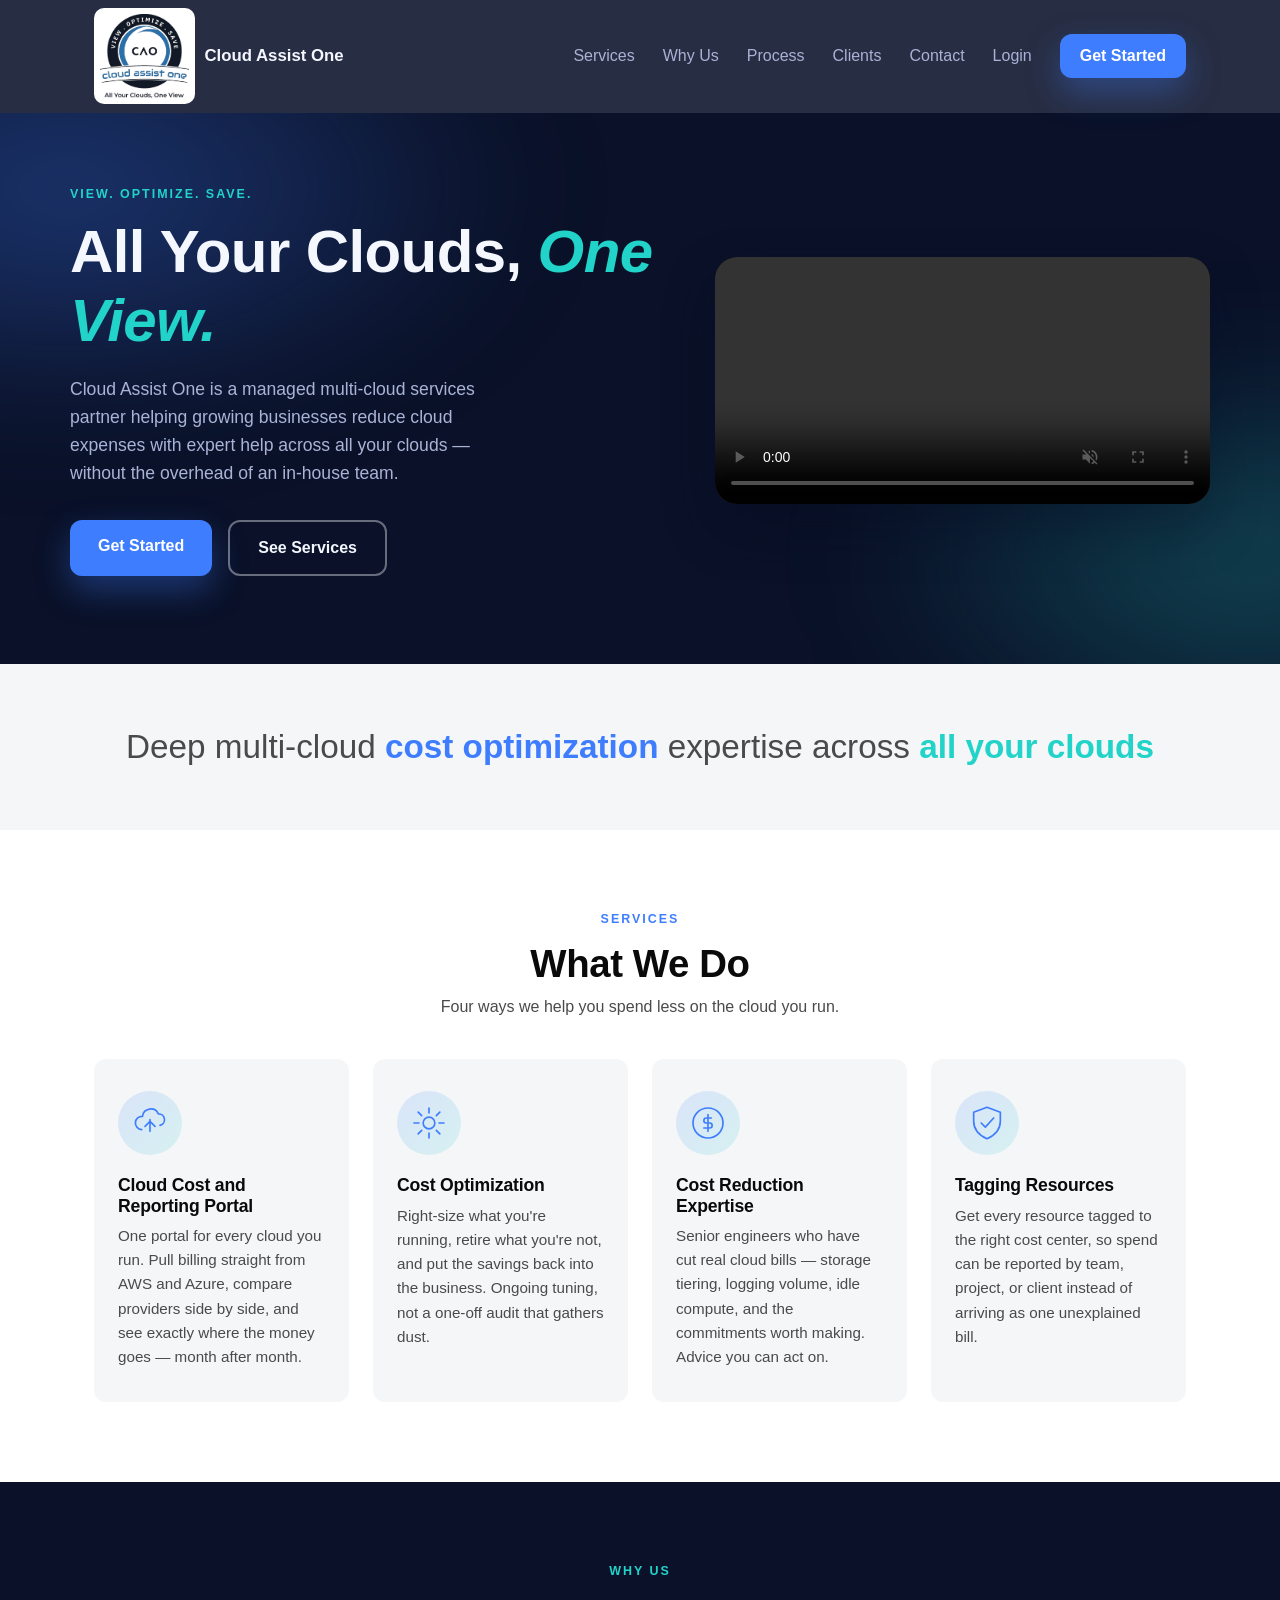
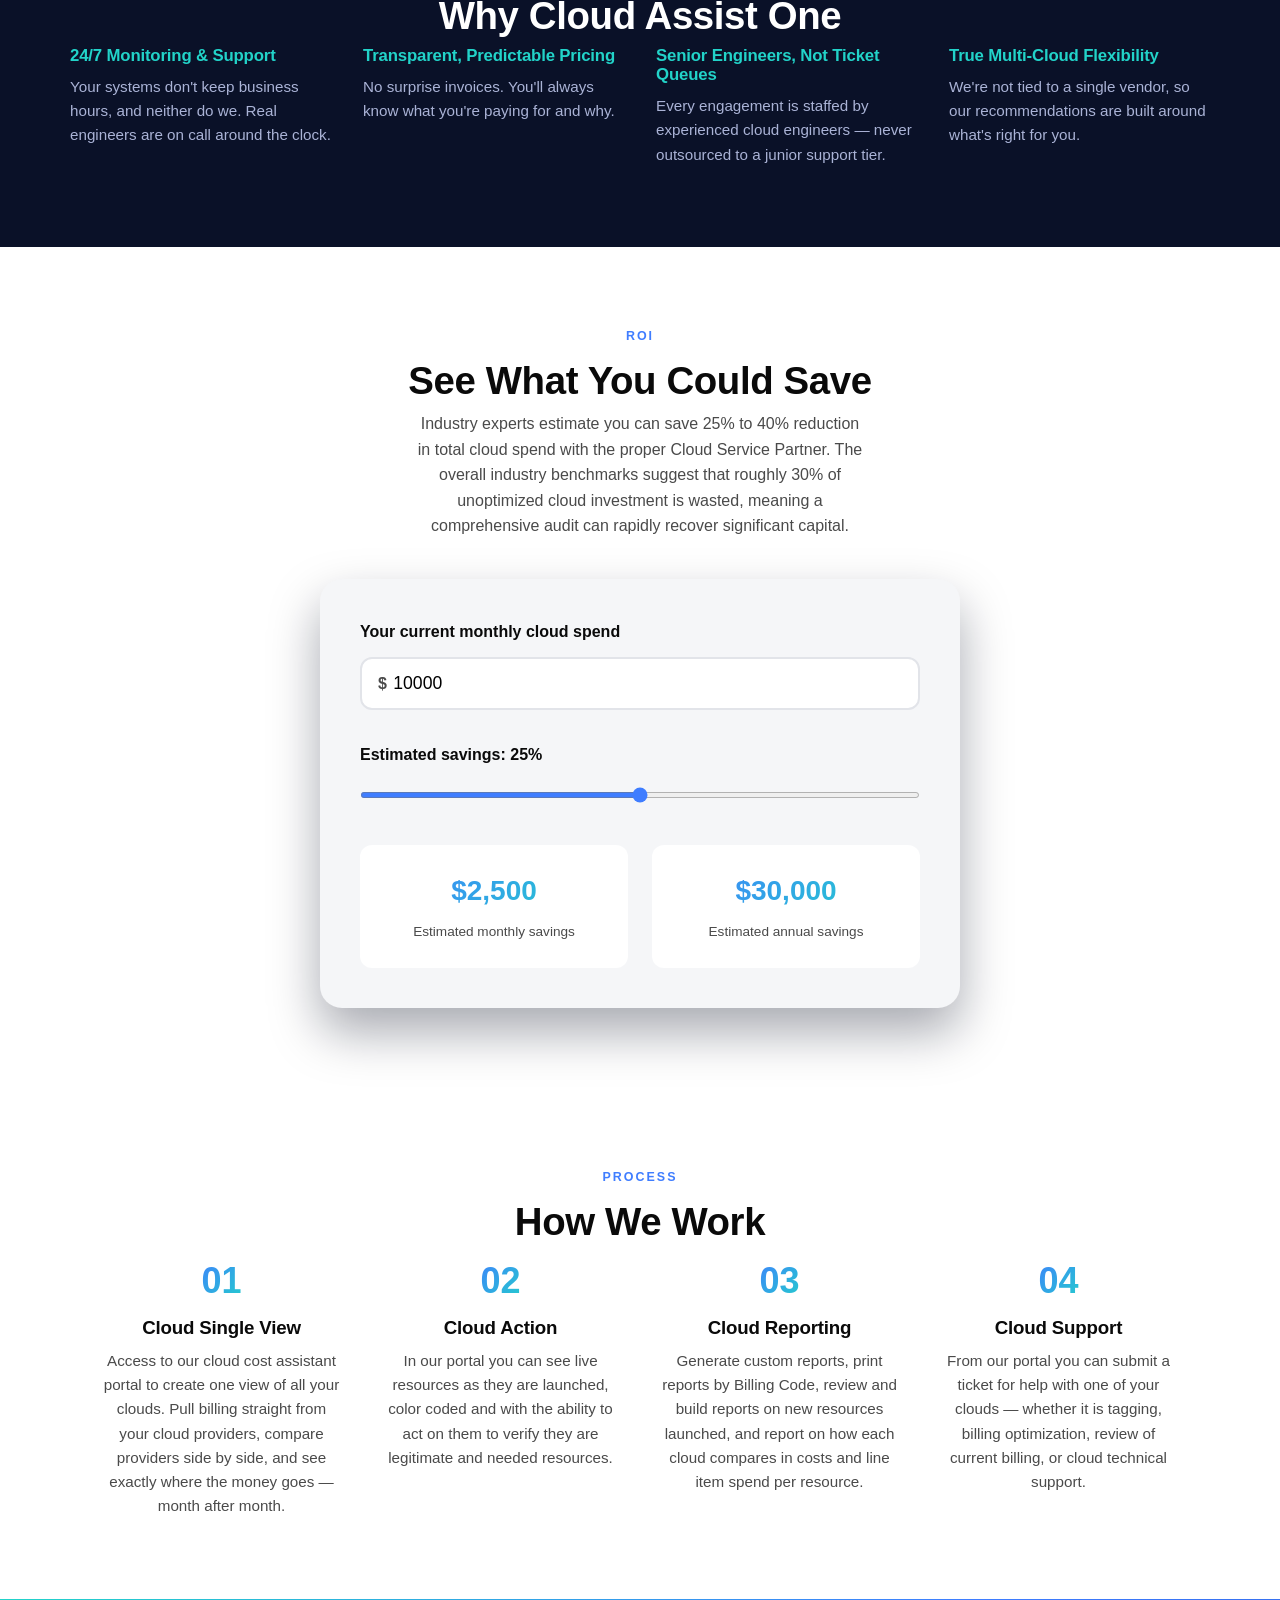
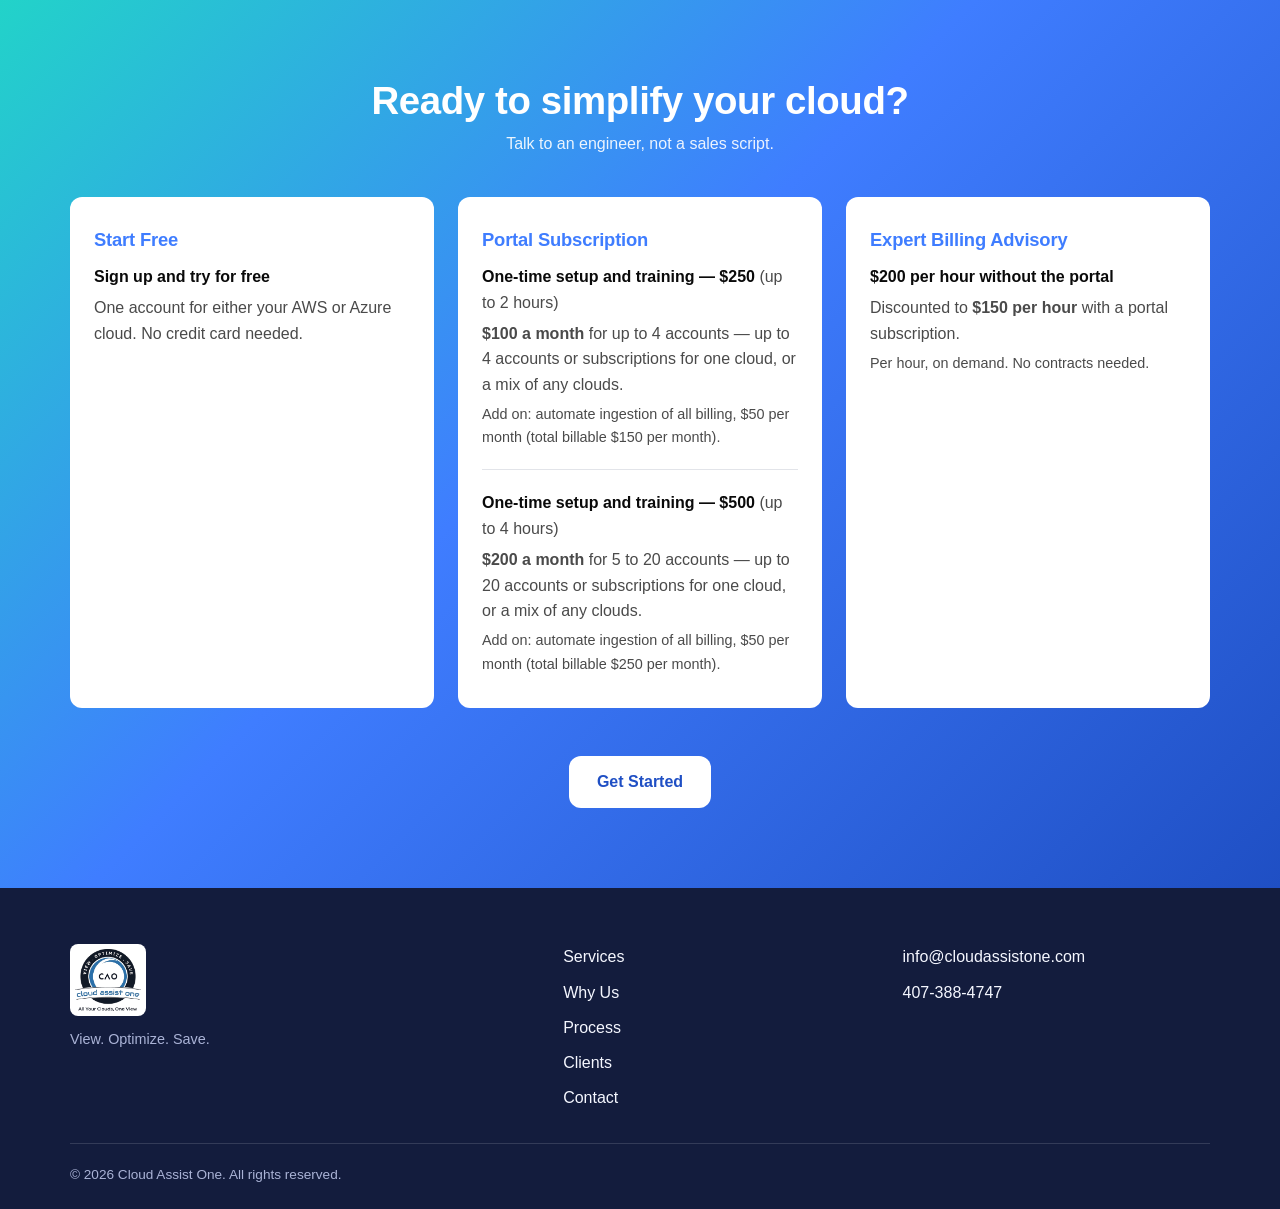
==== index.html @ 91bc146c "Add pricing cards to the Ready to simplify your cloud section Three cards in the What We Do style, o" ====
<!doctype html>
<html lang="en">
<head>
<meta charset="UTF-8">
<meta name="viewport" content="width=device-width, initial-scale=1.0">
<title>Cloud Assist One — View. Optimize. Save.</title>
<meta name="description" content="Cloud Assist One helps growing businesses reduce cloud expenses with expert help across all your clouds — cost visibility, optimization, and resource tagging in one view.">
<link rel="icon" type="image/png" href="assets/cao-logo.png">
<link rel="stylesheet" href="css/styles.css">
</head>
<body>
<header class="site-header" id="siteHeader">
  <div class="nav">
    <a href="#top" class="nav__logo">
      <img src="assets/cao-logo.png" alt="Cloud Assist One" width="925" height="875">
      <span class="nav__logo-text">Cloud Assist One</span>
    </a>
    <button class="nav__toggle" id="navToggle" type="button" aria-expanded="false" aria-controls="navLinks" aria-label="Toggle navigation menu">
      <span></span><span></span><span></span>
    </button>
    <nav class="nav__links" id="navLinks">
      <a href="#services" class="nav__link">Services</a>
      <a href="#why-us" class="nav__link">Why Us</a>
      <a href="#process" class="nav__link">Process</a>
      <a href="clients.html" class="nav__link">Clients</a>
      <a href="#contact" class="nav__link">Contact</a>
      <a href="https://cloud-cost-portal.vercel.app/" class="nav__link" target="_blank" rel="noopener">Login</a>
      <a href="mailto:info@cloudassistone.com?subject=Getting%20Started%20with%20Cloud%20Assist%20One" class="btn btn--primary nav__cta">Get Started</a>
    </nav>
  </div>
</header>

<main id="top">
  <section class="hero">
    <div class="hero__row">
      <div class="hero__content">
        <p class="eyebrow eyebrow--invert">View. Optimize. Save.</p>
        <h1 class="hero__title">All Your Clouds, <em>One View.</em></h1>
        <p class="hero__subtitle">Cloud Assist One is a managed multi-cloud services partner helping growing businesses reduce cloud expenses with expert help across all your clouds — without the overhead of an in-house team.</p>
        <div class="hero__actions">
          <a href="mailto:info@cloudassistone.com?subject=Getting%20Started%20with%20Cloud%20Assist%20One" class="btn btn--primary">Get Started</a>
          <a href="#services" class="btn btn--secondary">See Services</a>
        </div>
      </div>
      <div class="hero__visual">
        <video
          class="hero__video"
          controls
          autoplay
          muted
          loop
          playsinline
          preload="metadata"
          aria-label="Walkthrough of the Cloud Cost Assistant portal"
        >
          <source src="assets/portal-walkthrough.mp4" type="video/mp4">
          <p>Your browser can't play this video. <a href="assets/portal-walkthrough.mp4">Download the portal walkthrough</a>.</p>
        </video>
      </div>
    </div>
  </section>

  <section class="tech-strip">
    <p>Deep multi-cloud <strong>cost optimization</strong> expertise across <strong>all your clouds</strong></p>
  </section>

  <section class="services" id="services">
    <p class="eyebrow eyebrow--center">Services</p>
    <h2 class="section-title">What We Do</h2>
    <p class="section-subtitle">Four ways we help you spend less on the cloud you run.</p>
    <div class="services__grid">
      <article class="service-card reveal">
        <div class="service-card__icon" aria-hidden="true">
          <svg viewBox="0 0 48 48" width="40" height="40" fill="none" stroke="currentColor" stroke-width="2">
            <path d="M14 32a8 8 0 0 1 1-16 10 10 0 0 1 19-3 7 7 0 0 1 2 13.8" stroke-linecap="round" stroke-linejoin="round"/>
            <path d="M24 20v14M18 28l6-6 6 6" stroke-linecap="round" stroke-linejoin="round"/>
          </svg>
        </div>
        <h3 class="service-card__title">Cloud Cost and Reporting Portal</h3>
        <p class="service-card__desc">One portal for every cloud you run. Pull billing straight from AWS and Azure, compare providers side by side, and see exactly where the money goes — month after month.</p>
      </article>
      <article class="service-card reveal">
        <div class="service-card__icon" aria-hidden="true">
          <svg viewBox="0 0 48 48" width="40" height="40" fill="none" stroke="currentColor" stroke-width="2">
            <circle cx="24" cy="24" r="7"/>
            <path d="M24 6v6M24 36v6M6 24h6M36 24h6M11 11l4.2 4.2M32.8 32.8 37 37M37 11l-4.2 4.2M15.2 32.8 11 37" stroke-linecap="round"/>
          </svg>
        </div>
        <h3 class="service-card__title">Cost Optimization</h3>
        <p class="service-card__desc">Right-size what you're running, retire what you're not, and put the savings back into the business. Ongoing tuning, not a one-off audit that gathers dust.</p>
      </article>
      <article class="service-card reveal">
        <div class="service-card__icon" aria-hidden="true">
          <svg viewBox="0 0 48 48" width="40" height="40" fill="none" stroke="currentColor" stroke-width="2">
            <circle cx="24" cy="24" r="18"/>
            <path d="M24 14v20M28 18h-6a3 3 0 0 0 0 6h4a3 3 0 0 1 0 6h-7" stroke-linecap="round" stroke-linejoin="round"/>
          </svg>
        </div>
        <h3 class="service-card__title">Cost Reduction Expertise</h3>
        <p class="service-card__desc">Senior engineers who have cut real cloud bills — storage tiering, logging volume, idle compute, and the commitments worth making. Advice you can act on.</p>
      </article>
      <article class="service-card reveal">
        <div class="service-card__icon" aria-hidden="true">
          <svg viewBox="0 0 48 48" width="40" height="40" fill="none" stroke="currentColor" stroke-width="2">
            <path d="M24 5 8 11v11c0 11 7 17 16 21 9-4 16-10 16-21V11L24 5Z" stroke-linejoin="round"/>
            <path d="M17 24l5 5 10-11" stroke-linecap="round" stroke-linejoin="round"/>
          </svg>
        </div>
        <h3 class="service-card__title">Tagging Resources</h3>
        <p class="service-card__desc">Get every resource tagged to the right cost center, so spend can be reported by team, project, or client instead of arriving as one unexplained bill.</p>
      </article>
    </div>
  </section>

  <section class="why-us" id="why-us">
    <p class="eyebrow eyebrow--center eyebrow--invert">Why Us</p>
    <h2 class="section-title">Why Cloud Assist One</h2>
    <div class="why-us__grid">
      <div class="why-us__item reveal">
        <h3>24/7 Monitoring &amp; Support</h3>
        <p>Your systems don't keep business hours, and neither do we. Real engineers are on call around the clock.</p>
      </div>
      <div class="why-us__item reveal">
        <h3>Transparent, Predictable Pricing</h3>
        <p>No surprise invoices. You'll always know what you're paying for and why.</p>
      </div>
      <div class="why-us__item reveal">
        <h3>Senior Engineers, Not Ticket Queues</h3>
        <p>Every engagement is staffed by experienced cloud engineers — never outsourced to a junior support tier.</p>
      </div>
      <div class="why-us__item reveal">
        <h3>True Multi-Cloud Flexibility</h3>
        <p>We're not tied to a single vendor, so our recommendations are built around what's right for you.</p>
      </div>
    </div>
  </section>

  <section class="roi" id="roi">
    <p class="eyebrow eyebrow--center">ROI</p>
    <h2 class="section-title">See What You Could Save</h2>
    <p class="section-subtitle">Industry experts estimate you can save 25% to 40% reduction in total cloud spend with the proper Cloud Service Partner. The overall industry benchmarks suggest that roughly 30% of unoptimized cloud investment is wasted, meaning a comprehensive audit can rapidly recover significant capital.</p>
    <div class="roi__calculator reveal">
      <div class="roi__field">
        <label for="roiSpend">Your current monthly cloud spend</label>
        <div class="roi__input-wrap">
          <span class="roi__prefix">$</span>
          <input type="number" id="roiSpend" min="0" step="100" value="10000" inputmode="numeric">
        </div>
      </div>
      <div class="roi__field">
        <label for="roiPercent">Estimated savings: <span id="roiPercentLabel">25%</span></label>
        <input type="range" id="roiPercent" min="10" max="40" step="1" value="25">
      </div>
      <div class="roi__results">
        <div class="roi__result">
          <span class="roi__result-value" id="roiMonthlySavings">$0</span>
          <span class="roi__result-label">Estimated monthly savings</span>
        </div>
        <div class="roi__result">
          <span class="roi__result-value" id="roiAnnualSavings">$0</span>
          <span class="roi__result-label">Estimated annual savings</span>
        </div>
      </div>
    </div>
  </section>

  <section class="process" id="process">
    <p class="eyebrow eyebrow--center">Process</p>
    <h2 class="section-title">How We Work</h2>
    <div class="process__grid">
      <div class="process__step reveal">
        <span class="process__number">01</span>
        <h3>Cloud Single View</h3>
        <p>Access to our cloud cost assistant portal to create one view of all your clouds. Pull billing straight from your cloud providers, compare providers side by side, and see exactly where the money goes — month after month.</p>
      </div>
      <div class="process__step reveal">
        <span class="process__number">02</span>
        <h3>Cloud Action</h3>
        <p>In our portal you can see live resources as they are launched, color coded and with the ability to act on them to verify they are legitimate and needed resources.</p>
      </div>
      <div class="process__step reveal">
        <span class="process__number">03</span>
        <h3>Cloud Reporting</h3>
        <p>Generate custom reports, print reports by Billing Code, review and build reports on new resources launched, and report on how each cloud compares in costs and line item spend per resource.</p>
      </div>
      <div class="process__step reveal">
        <span class="process__number">04</span>
        <h3>Cloud Support</h3>
        <p>From our portal you can submit a ticket for help with one of your clouds — whether it is tagging, billing optimization, review of current billing, or cloud technical support.</p>
      </div>
    </div>
  </section>


  <section class="cta-banner" id="contact">
    <h2 class="cta-banner__title">Ready to simplify your cloud?</h2>
    <p class="cta-banner__subtitle">Talk to an engineer, not a sales script.</p>

    <div class="pricing__grid">
      <article class="pricing-card reveal">
        <h3 class="pricing-card__title">Start Free</h3>
        <p class="pricing-card__lead">Sign up and try for free</p>
        <p class="pricing-card__desc">One account for either your AWS or Azure cloud. No credit card needed.</p>
      </article>

      <article class="pricing-card reveal">
        <h3 class="pricing-card__title">Portal Subscription</h3>
        <div class="pricing-card__tier">
          <p class="pricing-card__lead">One-time setup and training — $250 <span>(up to 2 hours)</span></p>
          <p class="pricing-card__desc"><strong>$100 a month</strong> for up to 4 accounts — up to 4 accounts or subscriptions for one cloud, or a mix of any clouds.</p>
          <p class="pricing-card__addon">Add on: automate ingestion of all billing, $50 per month (total billable $150 per month).</p>
        </div>
        <div class="pricing-card__tier">
          <p class="pricing-card__lead">One-time setup and training — $500 <span>(up to 4 hours)</span></p>
          <p class="pricing-card__desc"><strong>$200 a month</strong> for 5 to 20 accounts — up to 20 accounts or subscriptions for one cloud, or a mix of any clouds.</p>
          <p class="pricing-card__addon">Add on: automate ingestion of all billing, $50 per month (total billable $250 per month).</p>
        </div>
      </article>

      <article class="pricing-card reveal">
        <h3 class="pricing-card__title">Expert Billing Advisory</h3>
        <p class="pricing-card__lead"><strong>$200 per hour</strong> without the portal</p>
        <p class="pricing-card__desc">Discounted to <strong>$150 per hour</strong> with a portal subscription.</p>
        <p class="pricing-card__addon">Per hour, on demand. No contracts needed.</p>
      </article>
    </div>

    <a href="mailto:info@cloudassistone.com?subject=Getting%20Started%20with%20Cloud%20Assist%20One" class="btn btn--primary">Get Started</a>
  </section>
</main>

<footer class="site-footer">
  <div class="footer__grid">
    <div class="footer__brand">
      <img src="assets/cao-logo.png" alt="Cloud Assist One" width="925" height="875">
      <p>View. Optimize. Save.</p>
    </div>
    <nav class="footer__nav">
      <a href="#services">Services</a>
      <a href="#why-us">Why Us</a>
      <a href="#process">Process</a>
      <a href="clients.html">Clients</a>
      <a href="#contact">Contact</a>
    </nav>
    <div class="footer__contact">
      <a href="mailto:info@cloudassistone.com">info@cloudassistone.com</a>
      <a href="tel:+14073884747">407-388-4747</a>
    </div>
  </div>
  <div class="footer__bottom">
    <p>&copy; <span id="year"></span> Cloud Assist One. All rights reserved.</p>
  </div>
</footer>

<script src="js/main.js"></script>
</body>
</html>
---- css/styles.css ----
:root {
  --color-bg: #ffffff;
  --color-bg-dark: #0a1128;
  --color-bg-dark-soft: #131c3d;
  --color-ink: #0a0a0a;
  --color-ink-soft: #4a4a4a;
  --color-ink-invert: #f5f7ff;
  --color-ink-invert-soft: #aab3d6;
  --color-accent: #3f7dff;
  --color-accent-dark: #1f4fc4;
  --color-accent-2: #22d3c9;
  --color-surface: #f5f6f8;
  --color-border: #e2e4e9;
  --color-border-dark: rgba(245, 247, 255, 0.14);
  --radius: 12px;
  --radius-lg: 22px;
  --shadow: 0 10px 30px rgba(10, 10, 10, 0.08);
  --shadow-lg: 0 24px 50px rgba(6, 11, 31, 0.35);
  --shadow-accent: 0 14px 34px rgba(63, 125, 255, 0.35);
  --max-width: 1140px;
  --font-base: -apple-system, "Segoe UI", Roboto, Helvetica, Arial, sans-serif;
}

* { box-sizing: border-box; margin: 0; padding: 0; }

html { scroll-behavior: smooth; }

body {
  font-family: var(--font-base);
  color: var(--color-ink);
  background: var(--color-bg);
  line-height: 1.6;
  -webkit-font-smoothing: antialiased;
}

img { max-width: 100%; display: block; }

a { color: var(--color-accent); text-decoration: none; }
a:hover { color: var(--color-accent-dark); }

h1, h2, h3 { line-height: 1.15; font-weight: 800; letter-spacing: -0.01em; }

/* Eyebrow labels - identify what section/role content plays before its heading */
.eyebrow {
  display: block;
  font-size: 0.78rem;
  font-weight: 700;
  letter-spacing: 0.16em;
  text-transform: uppercase;
  color: var(--color-accent);
  margin-bottom: 0.75rem;
}
.eyebrow--invert { color: var(--color-accent-2); }
.eyebrow--center { text-align: center; }

.btn {
  display: inline-block;
  padding: 0.85rem 1.75rem;
  border-radius: var(--radius);
  font-weight: 600;
  text-align: center;
  transition: transform 0.15s ease, box-shadow 0.15s ease;
}
.btn:hover { transform: translateY(-2px); }
.btn--primary {
  background: var(--color-accent);
  color: #fff;
  box-shadow: var(--shadow-accent);
}
.btn--primary:hover { background: var(--color-accent-dark); color: #fff; box-shadow: 0 18px 40px rgba(63, 125, 255, 0.45); }
.btn--secondary {
  background: transparent;
  color: var(--color-ink);
  border: 2px solid var(--color-ink);
}
.btn--secondary:hover { background: var(--color-ink); color: #fff; }

/* Secondary buttons sitting on dark sections need inverted contrast */
.hero .btn--secondary,
.why-us .btn--secondary {
  color: var(--color-ink-invert);
  border-color: rgba(245, 247, 255, 0.4);
}
.hero .btn--secondary:hover,
.why-us .btn--secondary:hover {
  background: var(--color-ink-invert);
  color: var(--color-bg-dark);
}

/* Header / Nav */
.site-header {
  position: sticky;
  top: 0;
  z-index: 100;
  background: rgba(10, 17, 40, 0.88);
  backdrop-filter: blur(10px);
  border-bottom: 1px solid transparent;
  transition: box-shadow 0.2s ease, border-color 0.2s ease;
}
.site-header.is-scrolled {
  box-shadow: 0 2px 24px rgba(6, 11, 31, 0.4);
  border-color: var(--color-border-dark);
}
.nav {
  max-width: var(--max-width);
  margin: 0 auto;
  padding: 0.5rem 1.5rem;
  display: flex;
  align-items: center;
  justify-content: space-between;
  gap: 1rem;
}
.nav__logo { display: flex; align-items: center; gap: 0.6rem; color: var(--color-ink-invert); }
/* No invert: the previous mark was black and had to be flipped to read on the
   dark header. This one is full colour, but most of it is dark navy, so it
   needs a light plate to stay legible against the dark header rather than a
   filter that would throw away the brand blue. */
.nav__logo img {
  height: 96px;
  width: auto;
  background: #fff;
  border-radius: 10px;
  padding: 6px;
}
.nav__logo-text { font-weight: 700; font-size: 1.05rem; }
.nav__links { display: flex; align-items: center; gap: 1.75rem; }
.nav__link { color: var(--color-ink-invert-soft); font-weight: 500; }
.nav__link:hover { color: #fff; }
.nav__cta { padding: 0.6rem 1.25rem; }

.nav__toggle {
  display: none;
  flex-direction: column;
  justify-content: center;
  gap: 5px;
  width: 40px;
  height: 40px;
  background: none;
  border: none;
  cursor: pointer;
}
.nav__toggle span {
  display: block;
  width: 24px;
  height: 2px;
  background: var(--color-ink-invert);
  transition: transform 0.2s ease, opacity 0.2s ease;
}

/* Hero */
.hero {
  position: relative;
  background: var(--color-bg-dark);
  color: var(--color-ink-invert);
  padding: 4.5rem 1.5rem 5.5rem;
  overflow: hidden;
}
.hero::before {
  content: "";
  position: absolute;
  inset: -20%;
  background:
    radial-gradient(38% 45% at 18% 24%, rgba(63, 125, 255, 0.35), transparent 70%),
    radial-gradient(32% 40% at 84% 72%, rgba(34, 211, 201, 0.28), transparent 70%);
  filter: blur(60px);
  animation: hero-drift 18s ease-in-out infinite alternate;
  pointer-events: none;
}
@keyframes hero-drift {
  from { transform: translate(0, 0) scale(1); }
  to { transform: translate(-3%, 2%) scale(1.06); }
}
.hero__row {
  position: relative;
  max-width: var(--max-width);
  margin: 0 auto;
  display: grid;
  grid-template-columns: 1.1fr 0.9fr;
  gap: 2.5rem;
  align-items: center;
}
.hero__title { font-size: clamp(2.4rem, 5vw, 3.75rem); margin-bottom: 1.25rem; }
.hero__title em { font-style: italic; color: var(--color-accent-2); }
.hero__subtitle { font-size: 1.1rem; color: var(--color-ink-invert-soft); margin-bottom: 2rem; max-width: 42ch; }
.hero__actions { display: flex; gap: 1rem; flex-wrap: wrap; }
.hero__visual img { width: 60%; height: auto; display: block; margin: 0 auto; border-radius: var(--radius-lg); box-shadow: var(--shadow-lg); }
/* Wider than the old portrait infographic: the walkthrough is a landscape
   screen recording, so it needs the full column to stay readable. */
.hero__video { width: 100%; height: auto; display: block; border-radius: var(--radius-lg); box-shadow: var(--shadow-lg); background: #000; }

/* Tech strip */
.tech-strip {
  text-align: center;
  padding: 3.5rem 1.5rem;
  background: var(--color-surface);
  color: var(--color-ink-soft);
  /* ~35% smaller than the original clamp(1.6rem, 4vw, 3.8rem): the longer
     cost-optimization wording wrapped to a second line at that size. */
  font-size: clamp(1.05rem, 2.6vw, 2.45rem);
}
.tech-strip strong { color: var(--color-accent); }
.tech-strip strong:nth-of-type(2) { color: var(--color-accent-2); }

/* Shared section headings */
.section-title {
  text-align: center;
  font-size: clamp(1.8rem, 3vw, 2.4rem);
  margin-bottom: 0.5rem;
}
.section-subtitle {
  text-align: center;
  color: var(--color-ink-soft);
  max-width: 50ch;
  margin: 0 auto 2.5rem;
}
.why-us .section-subtitle,
.hero .section-subtitle { color: var(--color-ink-invert-soft); }

/* Scroll reveal */
.reveal {
  opacity: 0;
  transform: translateY(24px);
  transition: opacity 0.6s ease, transform 0.6s ease;
}
.reveal.is-visible { opacity: 1; transform: translateY(0); }

@media (prefers-reduced-motion: reduce) {
  .reveal { opacity: 1; transform: none; transition: none; }
  .hero::before { animation: none; }
}

@media (max-width: 768px) {
  .nav__toggle { display: flex; }
  .nav__links {
    position: absolute;
    top: 100%;
    left: 0;
    right: 0;
    background: var(--color-bg-dark-soft);
    flex-direction: column;
    align-items: flex-start;
    gap: 1.25rem;
    padding: 1.5rem;
    border-bottom: 1px solid var(--color-border-dark);
    transform: translateY(-8px);
    opacity: 0;
    pointer-events: none;
    transition: transform 0.2s ease, opacity 0.2s ease;
  }
  .nav__links.is-open {
    transform: translateY(0);
    opacity: 1;
    pointer-events: auto;
  }
  .hero__row { grid-template-columns: 1fr; text-align: center; }
  .hero__actions { justify-content: center; }
  .hero__subtitle { margin-left: auto; margin-right: auto; }
}

/* Services */
.services { max-width: var(--max-width); margin: 0 auto; padding: 5rem 1.5rem; }
.services__grid {
  display: grid;
  grid-template-columns: repeat(4, 1fr);
  gap: 1.5rem;
}
.service-card {
  background: var(--color-surface);
  border-radius: var(--radius);
  padding: 2rem 1.5rem;
  transition: transform 0.15s ease, box-shadow 0.15s ease;
}
.service-card:hover { transform: translateY(-6px); box-shadow: var(--shadow-lg); }
.service-card__icon {
  display: inline-flex;
  align-items: center;
  justify-content: center;
  width: 64px;
  height: 64px;
  border-radius: 50%;
  background: linear-gradient(135deg, rgba(63, 125, 255, 0.15), rgba(34, 211, 201, 0.15));
  color: var(--color-accent);
  margin-bottom: 1.25rem;
}
.service-card__title { font-size: 1.1rem; margin-bottom: 0.5rem; }
.service-card__desc { color: var(--color-ink-soft); font-size: 0.95rem; }

/* Why Us */
.why-us { background: var(--color-bg-dark); color: var(--color-ink-invert); padding: 5rem 1.5rem; }
.why-us .section-title { color: #fff; }
.why-us__grid {
  max-width: var(--max-width);
  margin: 0 auto;
  display: grid;
  grid-template-columns: repeat(4, 1fr);
  gap: 2rem;
}
.why-us__item h3 { font-size: 1.05rem; margin-bottom: 0.6rem; color: var(--color-accent-2); }
.why-us__item p { color: var(--color-ink-invert-soft); font-size: 0.95rem; }

/* ROI Calculator */
.roi { max-width: var(--max-width); margin: 0 auto; padding: 5rem 1.5rem; }
.roi__calculator {
  max-width: 640px;
  margin: 0 auto;
  background: var(--color-surface);
  border-radius: var(--radius-lg);
  padding: 2.5rem;
  box-shadow: var(--shadow-lg);
}
.roi__field { margin-bottom: 2rem; }
.roi__field:last-of-type { margin-bottom: 0; }
.roi__field label { display: block; font-weight: 600; margin-bottom: 0.75rem; }
.roi__input-wrap {
  display: flex;
  align-items: center;
  border: 2px solid var(--color-border);
  border-radius: var(--radius);
  padding: 0.75rem 1rem;
  background: #fff;
  transition: border-color 0.15s ease;
}
.roi__input-wrap:focus-within { border-color: var(--color-accent); }
.roi__prefix { font-weight: 700; color: var(--color-ink-soft); margin-right: 0.4rem; }
.roi__input-wrap input {
  border: none;
  outline: none;
  font-size: 1.1rem;
  font-family: var(--font-base);
  width: 100%;
  background: transparent;
}
.roi__field input[type="range"] {
  width: 100%;
  accent-color: var(--color-accent);
  height: 6px;
}
.roi__results {
  display: grid;
  grid-template-columns: 1fr 1fr;
  gap: 1.5rem;
  margin-top: 2.5rem;
}
.roi__result { text-align: center; background: #fff; border-radius: var(--radius); padding: 1.5rem 1rem; }
.roi__result-value {
  display: block;
  font-size: 1.75rem;
  font-weight: 800;
  margin-bottom: 0.25rem;
  background: linear-gradient(135deg, var(--color-accent), var(--color-accent-2));
  background-clip: text;
  -webkit-background-clip: text;
  -webkit-text-fill-color: transparent;
  color: transparent;
}
.roi__result-label { font-size: 0.85rem; color: var(--color-ink-soft); }

@media (max-width: 560px) {
  .roi__results { grid-template-columns: 1fr; }
  .roi__calculator { padding: 1.75rem; }
}

/* Process */
.process { max-width: var(--max-width); margin: 0 auto; padding: 5rem 1.5rem; }
.process__grid {
  display: grid;
  grid-template-columns: repeat(4, 1fr);
  gap: 1.5rem;
}
.process__step { text-align: center; padding: 0 0.5rem; }
.process__number {
  display: inline-block;
  font-weight: 800;
  font-size: 2.25rem;
  letter-spacing: 0;
  margin-bottom: 0.5rem;
  background: linear-gradient(135deg, var(--color-accent), var(--color-accent-2));
  background-clip: text;
  -webkit-background-clip: text;
  -webkit-text-fill-color: transparent;
  color: transparent;
}
.process__step h3 { margin-bottom: 0.6rem; }
.process__step p { color: var(--color-ink-soft); font-size: 0.95rem; }

/* Process page (dedicated full-infographic page) */
.process-page { max-width: var(--max-width); margin: 0 auto; padding: 4rem 1.5rem 6rem; text-align: center; }
.process-detail { max-width: 720px; margin: 0 auto; padding: 1.5rem 0 0; }
.process-detail img { width: 100%; height: auto; border-radius: var(--radius-lg); box-shadow: var(--shadow-lg); }

/* Portal walkthrough: alternating text/screenshot rows */
.walkthrough { display: flex; flex-direction: column; gap: 4.5rem; margin-top: 3.5rem; text-align: left; }
.walkthrough__step {
  display: grid;
  grid-template-columns: minmax(0, 1fr) minmax(0, 1.35fr);
  gap: 2.5rem;
  align-items: center;
}
/* Every other row puts the screenshot first, so the page doesn't read as one
   long left-hand column. */
.walkthrough__step:nth-child(even) .walkthrough__text { order: 2; }
.walkthrough__number {
  display: inline-block;
  font-family: var(--font-display, inherit);
  font-size: 1.6rem;
  font-weight: 800;
  color: var(--color-accent);
  margin-bottom: 0.35rem;
}
.walkthrough__text h2 { font-size: 1.45rem; margin: 0 0 0.6rem; }
.walkthrough__text p { color: var(--color-ink-soft); margin: 0; }
.walkthrough__shot img {
  width: 100%;
  height: auto;
  display: block;
  border-radius: var(--radius-lg);
  box-shadow: var(--shadow-lg);
  border: 1px solid var(--color-border);
}
.walkthrough__cta { margin-top: 4.5rem; display: flex; flex-direction: column; align-items: center; gap: 1.25rem; }
.walkthrough__cta p { max-width: 60ch; color: var(--color-ink-soft); margin: 0; }

@media (max-width: 860px) {
  /* Stacked on narrow screens, with the screenshot always under its text
     regardless of the alternating desktop order. */
  .walkthrough__step { grid-template-columns: 1fr; gap: 1.25rem; }
  .walkthrough__step:nth-child(even) .walkthrough__text { order: 0; }
}

/* CTA Banner */
.cta-banner {
  text-align: center;
  padding: 5rem 1.5rem;
  background: linear-gradient(135deg, var(--color-accent-2) 0%, var(--color-accent) 45%, var(--color-accent-dark) 100%);
  color: #fff;
}

/* Pricing cards, styled after the What We Do cards but sitting on the CTA
   gradient, so they use a solid surface rather than the page background. */
.pricing__grid {
  display: grid;
  grid-template-columns: repeat(3, 1fr);
  gap: 1.5rem;
  max-width: var(--max-width);
  margin: 2.5rem auto 3rem;
  text-align: left;
  align-items: stretch;
}
.pricing-card {
  background: #fff;
  color: var(--color-ink);
  border-radius: var(--radius);
  padding: 2rem 1.5rem;
  transition: transform 0.15s ease, box-shadow 0.15s ease;
}
.pricing-card:hover { transform: translateY(-6px); box-shadow: var(--shadow-lg); }
.pricing-card__title {
  font-size: 1.15rem;
  margin: 0 0 0.9rem;
  color: var(--color-accent);
}
.pricing-card__lead { font-weight: 600; margin: 0 0 0.35rem; }
.pricing-card__lead span { font-weight: 400; color: var(--color-ink-soft); }
.pricing-card__desc { margin: 0 0 0.35rem; color: var(--color-ink-soft); }
.pricing-card__addon { margin: 0; font-size: 0.9rem; color: var(--color-ink-soft); }
/* The subscription card holds two tiers; a rule separates them without
   needing a second card. */
.pricing-card__tier + .pricing-card__tier {
  margin-top: 1.25rem;
  padding-top: 1.25rem;
  border-top: 1px solid var(--color-border);
}

@media (max-width: 900px) {
  .pricing__grid { grid-template-columns: 1fr; max-width: 32rem; }
}
.cta-banner__title { font-size: clamp(1.8rem, 3vw, 2.5rem); margin-bottom: 0.5rem; }
.cta-banner__subtitle { margin-bottom: 2rem; opacity: 0.9; }
.cta-banner .btn--primary { background: #fff; color: var(--color-accent-dark); box-shadow: none; }
.cta-banner .btn--primary:hover { background: #f0f0f0; }

/* Clients page (placeholder logos + testimonials) */
.clients-page, .testimonials-page { max-width: var(--max-width); margin: 0 auto; padding: 4rem 1.5rem; }
.placeholder-grid { display: grid; gap: 1.5rem; margin-top: 2.5rem; }
.placeholder-grid--logos { grid-template-columns: repeat(3, 1fr); }
.placeholder-grid--testimonials { grid-template-columns: repeat(3, 1fr); }
.placeholder-card {
  border: 2px dashed rgba(63, 125, 255, 0.35);
  border-radius: var(--radius);
  color: var(--color-ink-soft);
  background: var(--color-surface);
  transition: transform 0.15s ease, border-color 0.15s ease;
}
.placeholder-card:hover { transform: translateY(-4px); border-color: var(--color-accent); }
.placeholder-card--logo {
  display: flex;
  align-items: center;
  justify-content: center;
  height: 100px;
  font-size: 0.9rem;
  font-weight: 600;
}
.placeholder-card--testimonial {
  padding: 1.75rem;
  text-align: center;
}
.placeholder-card--testimonial p { font-style: italic; margin-bottom: 0.75rem; }
.placeholder-card--testimonial span { font-size: 0.85rem; font-weight: 600; }

@media (max-width: 900px) {
  .placeholder-grid--logos, .placeholder-grid--testimonials { grid-template-columns: repeat(2, 1fr); }
}
@media (max-width: 560px) {
  .placeholder-grid--logos, .placeholder-grid--testimonials { grid-template-columns: 1fr; }
}

/* Footer */
.site-footer { background: var(--color-bg-dark-soft); color: var(--color-ink-invert-soft); padding: 3.5rem 1.5rem 1.5rem; }
.footer__grid {
  max-width: var(--max-width);
  margin: 0 auto;
  display: grid;
  grid-template-columns: 1.5fr 1fr 1fr;
  gap: 2rem;
  padding-bottom: 2rem;
}
.footer__brand { display: flex; flex-direction: column; gap: 0.75rem; }
/* Height-driven so the mark keeps its aspect ratio; the plate does the same
   job as in the header, since the footer is dark too. */
.footer__brand img {
  height: 72px;
  width: auto;
  align-self: flex-start;
  background: #fff;
  border-radius: 8px;
  padding: 5px;
}
.footer__brand p { color: var(--color-ink-invert-soft); font-size: 0.9rem; }
.footer__nav, .footer__contact { display: flex; flex-direction: column; gap: 0.6rem; }
.footer__nav a, .footer__contact a { color: var(--color-ink-invert); }
.footer__nav a:hover, .footer__contact a:hover { color: var(--color-accent-2); }
.footer__bottom {
  max-width: var(--max-width);
  margin: 0 auto;
  border-top: 1px solid var(--color-border-dark);
  padding-top: 1.25rem;
  color: var(--color-ink-invert-soft);
  font-size: 0.85rem;
}

@media (max-width: 900px) {
  .services__grid, .why-us__grid, .process__grid { grid-template-columns: repeat(2, 1fr); }
  .footer__grid { grid-template-columns: 1fr; }
}

@media (max-width: 560px) {
  .services__grid, .why-us__grid, .process__grid { grid-template-columns: 1fr; }
}
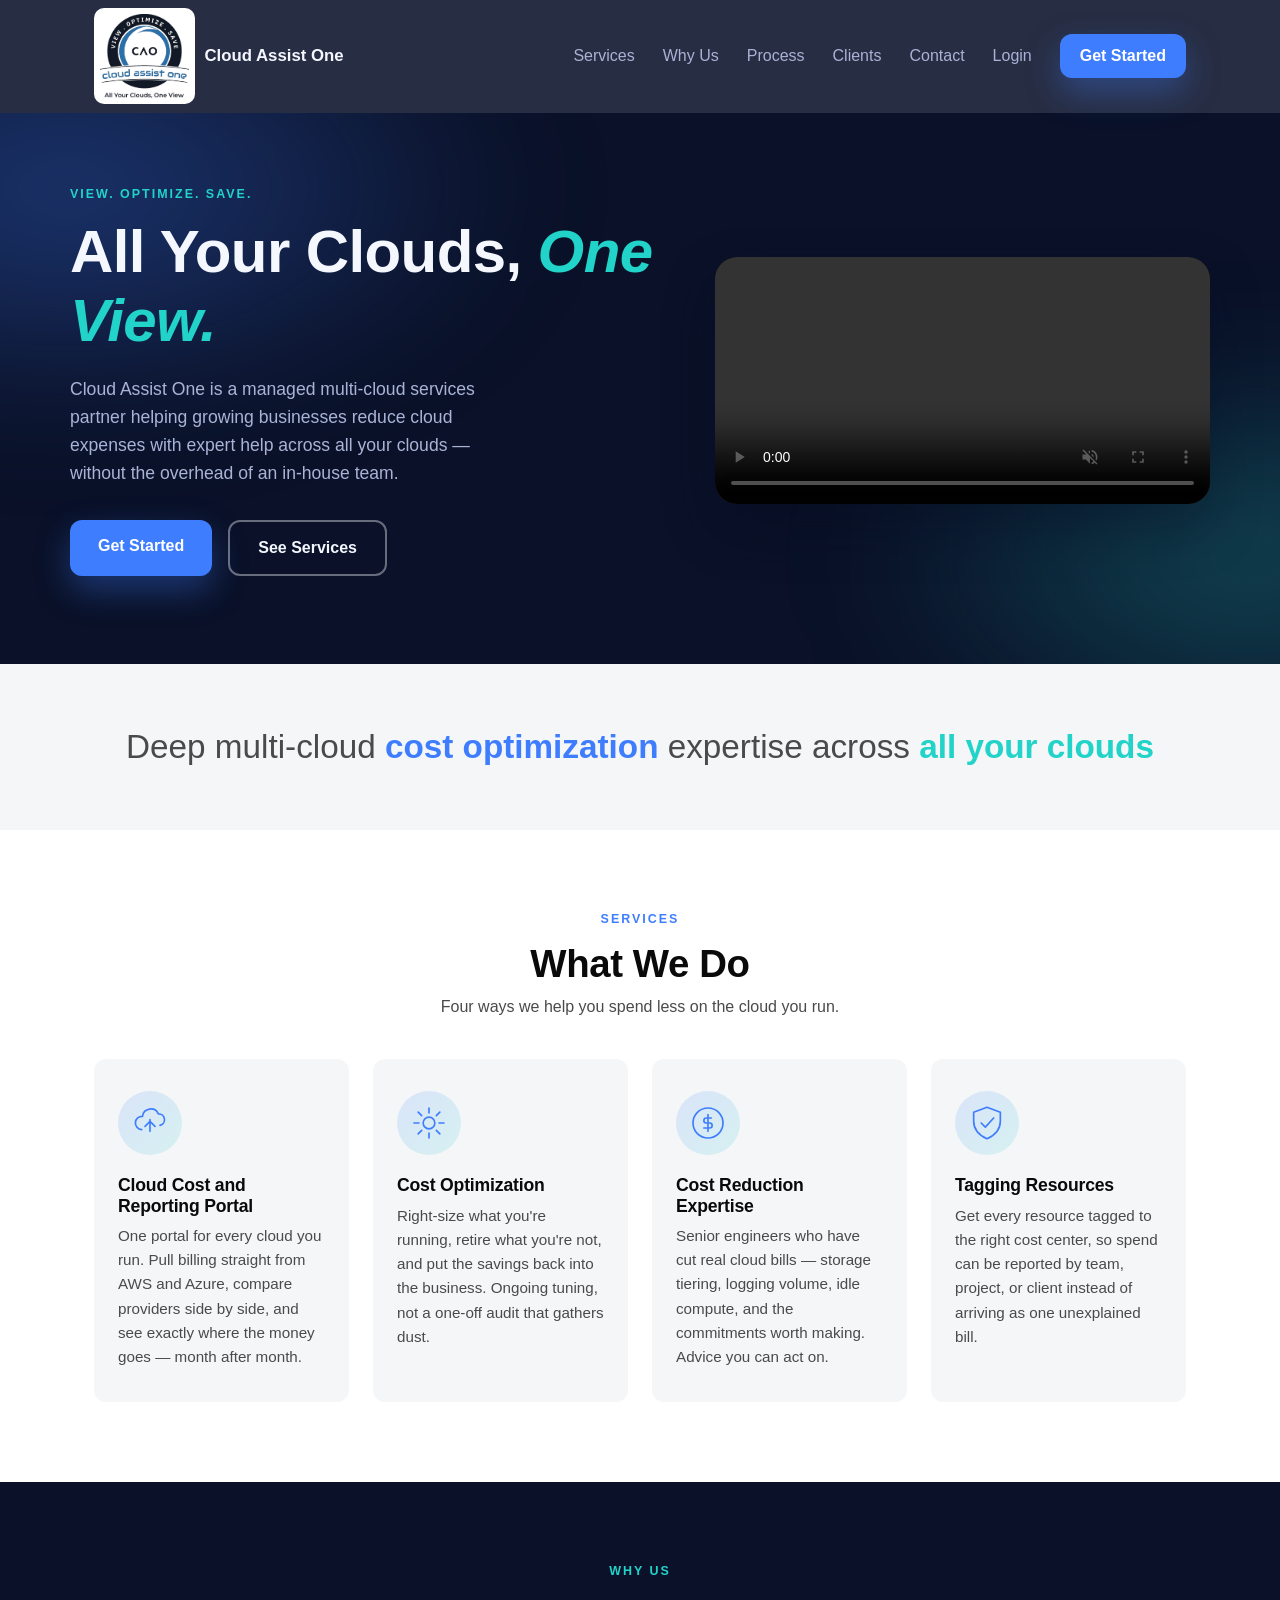
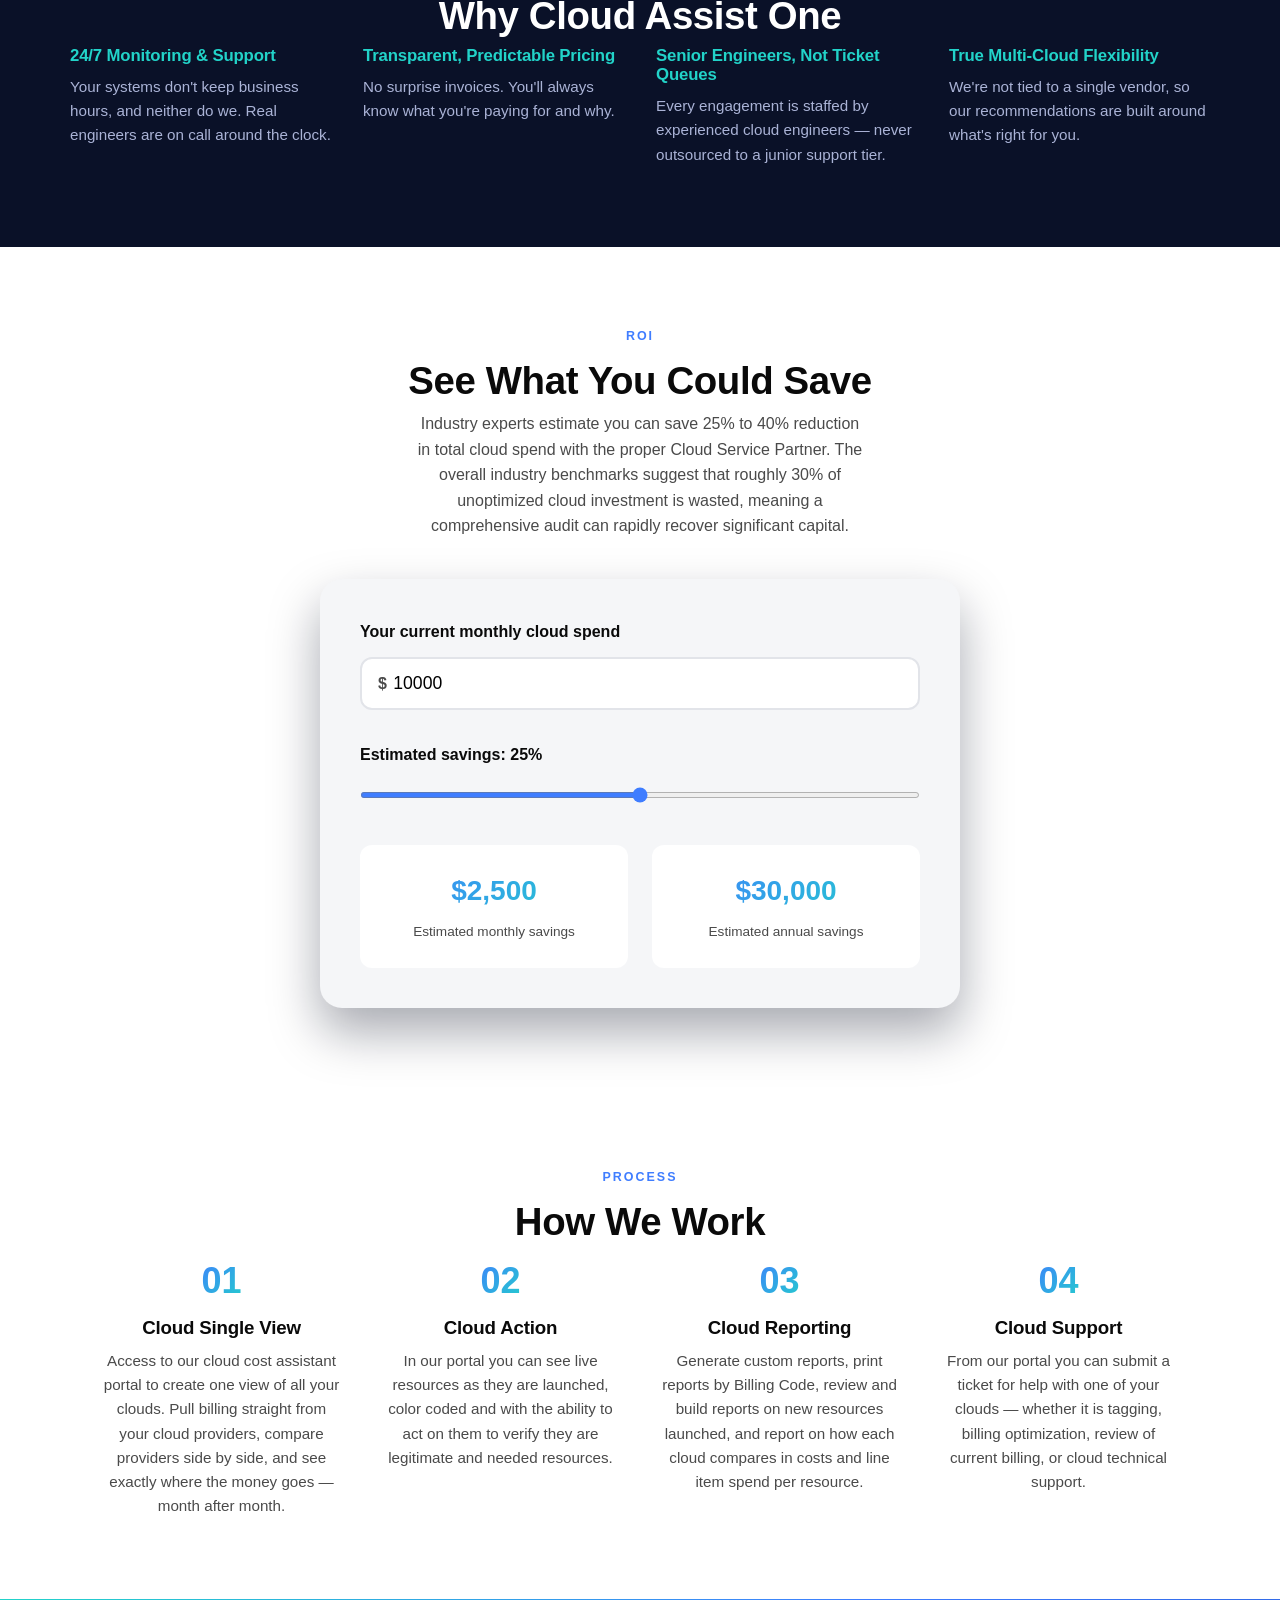
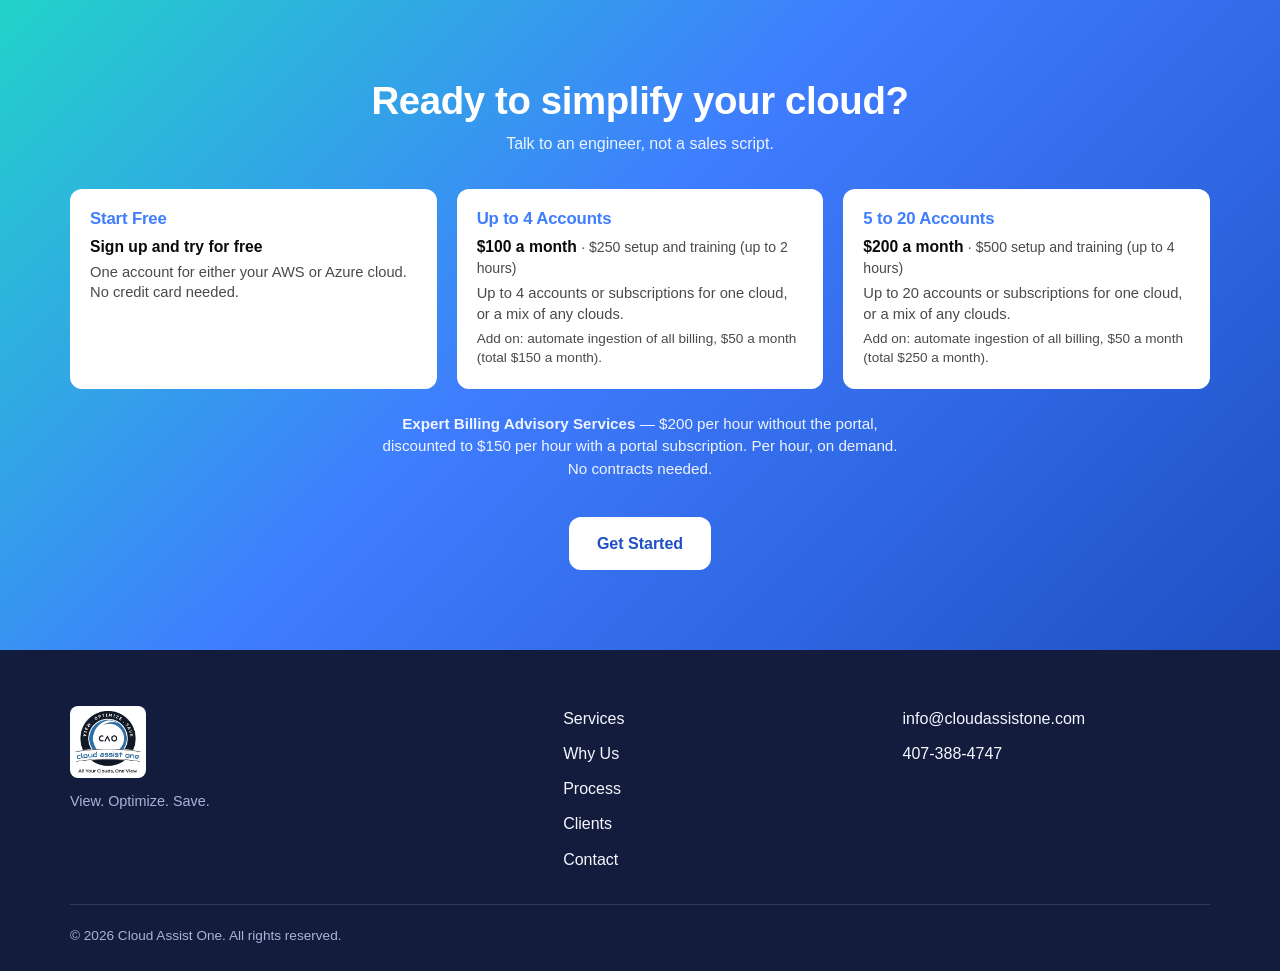
==== commit b699544a: "Split the pricing tiers across three cards and lift advisory out The subscription card carried both " ====
--- a/index.html
+++ b/index.html
@@ -204,26 +204,24 @@
       </article>
 
       <article class="pricing-card reveal">
-        <h3 class="pricing-card__title">Portal Subscription</h3>
-        <div class="pricing-card__tier">
-          <p class="pricing-card__lead">One-time setup and training — $250 <span>(up to 2 hours)</span></p>
-          <p class="pricing-card__desc"><strong>$100 a month</strong> for up to 4 accounts — up to 4 accounts or subscriptions for one cloud, or a mix of any clouds.</p>
-          <p class="pricing-card__addon">Add on: automate ingestion of all billing, $50 per month (total billable $150 per month).</p>
-        </div>
-        <div class="pricing-card__tier">
-          <p class="pricing-card__lead">One-time setup and training — $500 <span>(up to 4 hours)</span></p>
-          <p class="pricing-card__desc"><strong>$200 a month</strong> for 5 to 20 accounts — up to 20 accounts or subscriptions for one cloud, or a mix of any clouds.</p>
-          <p class="pricing-card__addon">Add on: automate ingestion of all billing, $50 per month (total billable $250 per month).</p>
-        </div>
+        <h3 class="pricing-card__title">Up to 4 Accounts</h3>
+        <p class="pricing-card__lead">$100 a month <span>· $250 setup and training (up to 2 hours)</span></p>
+        <p class="pricing-card__desc">Up to 4 accounts or subscriptions for one cloud, or a mix of any clouds.</p>
+        <p class="pricing-card__addon">Add on: automate ingestion of all billing, $50 a month (total $150 a month).</p>
       </article>
 
       <article class="pricing-card reveal">
-        <h3 class="pricing-card__title">Expert Billing Advisory</h3>
-        <p class="pricing-card__lead"><strong>$200 per hour</strong> without the portal</p>
-        <p class="pricing-card__desc">Discounted to <strong>$150 per hour</strong> with a portal subscription.</p>
-        <p class="pricing-card__addon">Per hour, on demand. No contracts needed.</p>
-      </article>
-    </div>
+        <h3 class="pricing-card__title">5 to 20 Accounts</h3>
+        <p class="pricing-card__lead">$200 a month <span>· $500 setup and training (up to 4 hours)</span></p>
+        <p class="pricing-card__desc">Up to 20 accounts or subscriptions for one cloud, or a mix of any clouds.</p>
+        <p class="pricing-card__addon">Add on: automate ingestion of all billing, $50 a month (total $250 a month).</p>
+      </article>
+    </div>
+
+    <p class="pricing__advisory">
+      <strong>Expert Billing Advisory Services</strong> — $200 per hour without the portal, discounted to $150 per hour
+      with a portal subscription. Per hour, on demand. No contracts needed.
+    </p>
 
     <a href="mailto:info@cloudassistone.com?subject=Getting%20Started%20with%20Cloud%20Assist%20One" class="btn btn--primary">Get Started</a>
   </section>
--- a/css/styles.css
+++ b/css/styles.css
@@ -440,9 +440,9 @@
 .pricing__grid {
   display: grid;
   grid-template-columns: repeat(3, 1fr);
-  gap: 1.5rem;
+  gap: 1.25rem;
   max-width: var(--max-width);
-  margin: 2.5rem auto 3rem;
+  margin: 2rem auto 1.5rem;
   text-align: left;
   align-items: stretch;
 }
@@ -450,25 +450,27 @@
   background: #fff;
   color: var(--color-ink);
   border-radius: var(--radius);
-  padding: 2rem 1.5rem;
+  padding: 1.25rem 1.25rem 1.35rem;
   transition: transform 0.15s ease, box-shadow 0.15s ease;
 }
 .pricing-card:hover { transform: translateY(-6px); box-shadow: var(--shadow-lg); }
 .pricing-card__title {
-  font-size: 1.15rem;
-  margin: 0 0 0.9rem;
+  font-size: 1.05rem;
+  margin: 0 0 0.5rem;
   color: var(--color-accent);
 }
-.pricing-card__lead { font-weight: 600; margin: 0 0 0.35rem; }
-.pricing-card__lead span { font-weight: 400; color: var(--color-ink-soft); }
-.pricing-card__desc { margin: 0 0 0.35rem; color: var(--color-ink-soft); }
-.pricing-card__addon { margin: 0; font-size: 0.9rem; color: var(--color-ink-soft); }
-/* The subscription card holds two tiers; a rule separates them without
-   needing a second card. */
-.pricing-card__tier + .pricing-card__tier {
-  margin-top: 1.25rem;
-  padding-top: 1.25rem;
-  border-top: 1px solid var(--color-border);
+.pricing-card__lead { font-weight: 600; margin: 0 0 0.3rem; font-size: 0.98rem; line-height: 1.35; }
+.pricing-card__lead span { font-weight: 400; color: var(--color-ink-soft); font-size: 0.88rem; }
+.pricing-card__desc { margin: 0 0 0.3rem; color: var(--color-ink-soft); font-size: 0.92rem; line-height: 1.4; }
+.pricing-card__addon { margin: 0; font-size: 0.85rem; color: var(--color-ink-soft); line-height: 1.4; }
+
+/* Applies to every tier, so it sits under the cards rather than inside one. */
+.pricing__advisory {
+  max-width: 62ch;
+  margin: 0 auto 2.25rem;
+  color: rgba(255, 255, 255, 0.92);
+  font-size: 0.95rem;
+  line-height: 1.5;
 }
 
 @media (max-width: 900px) {
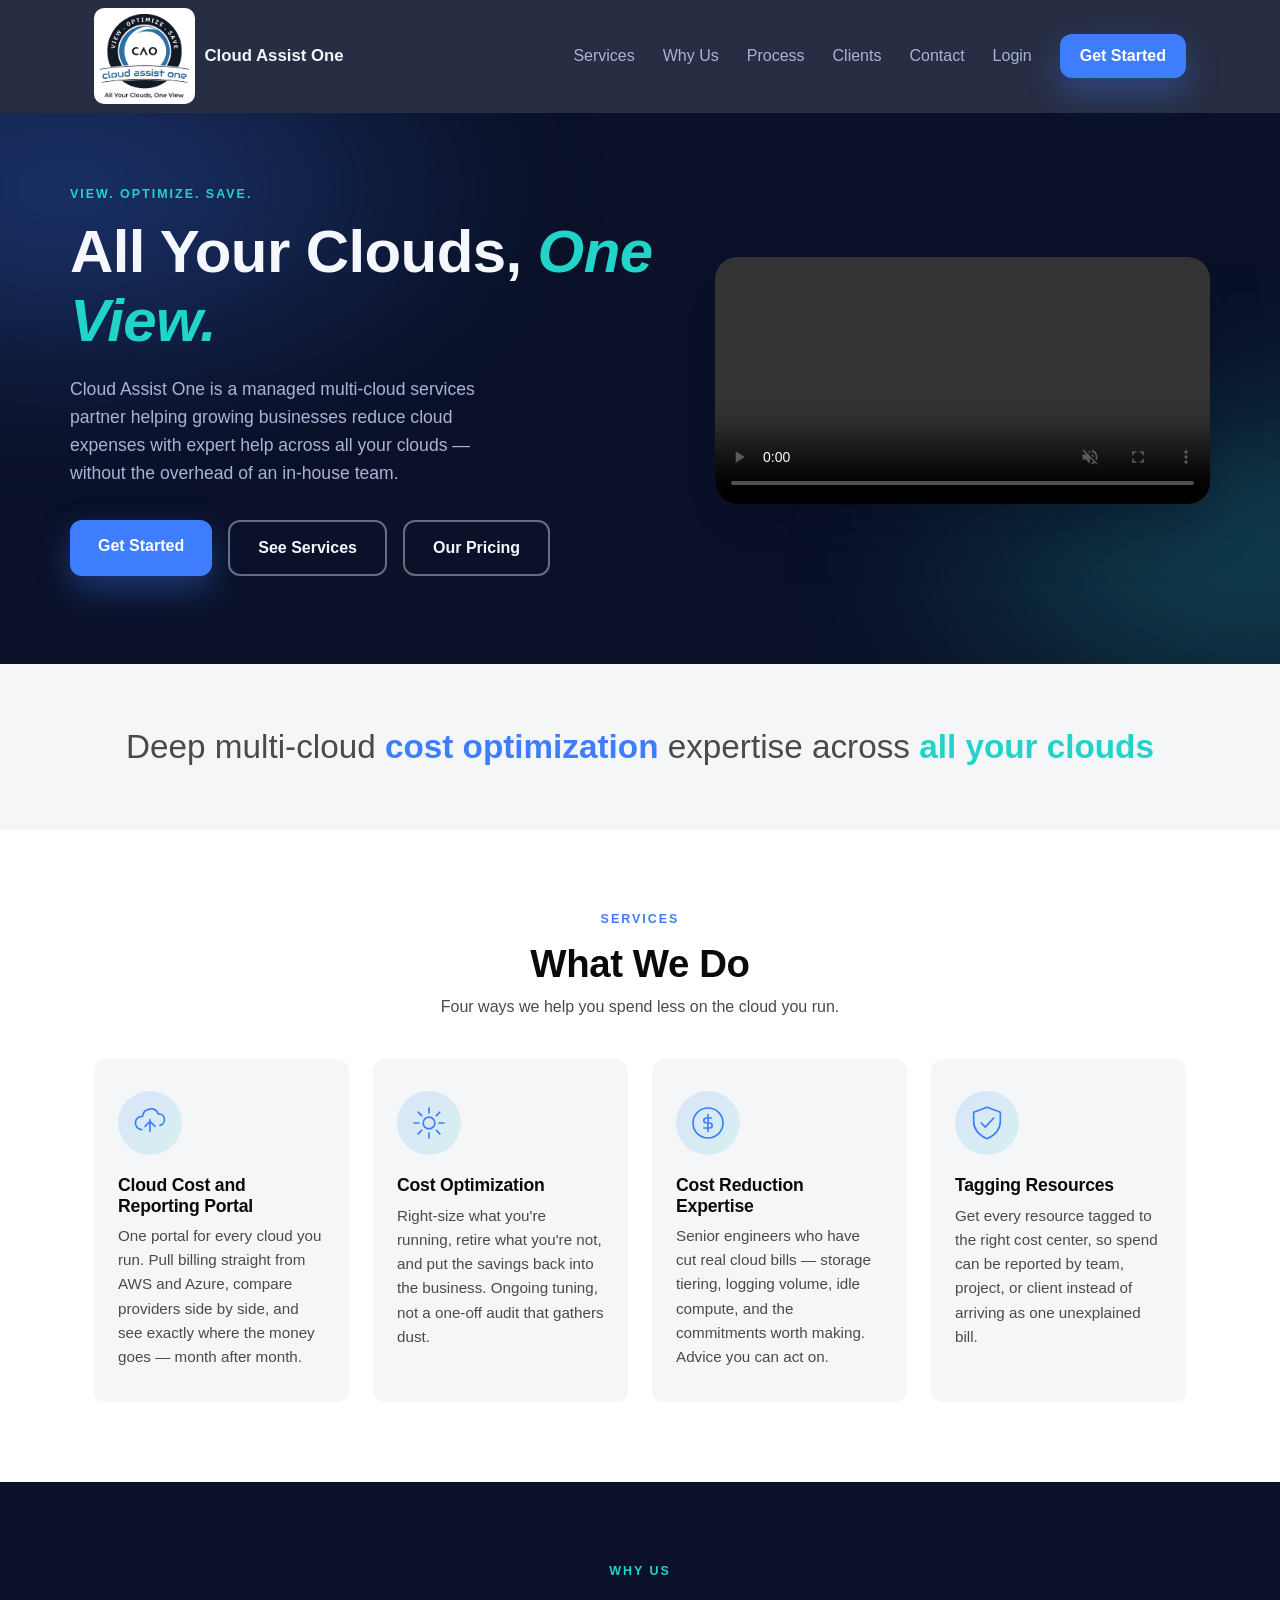
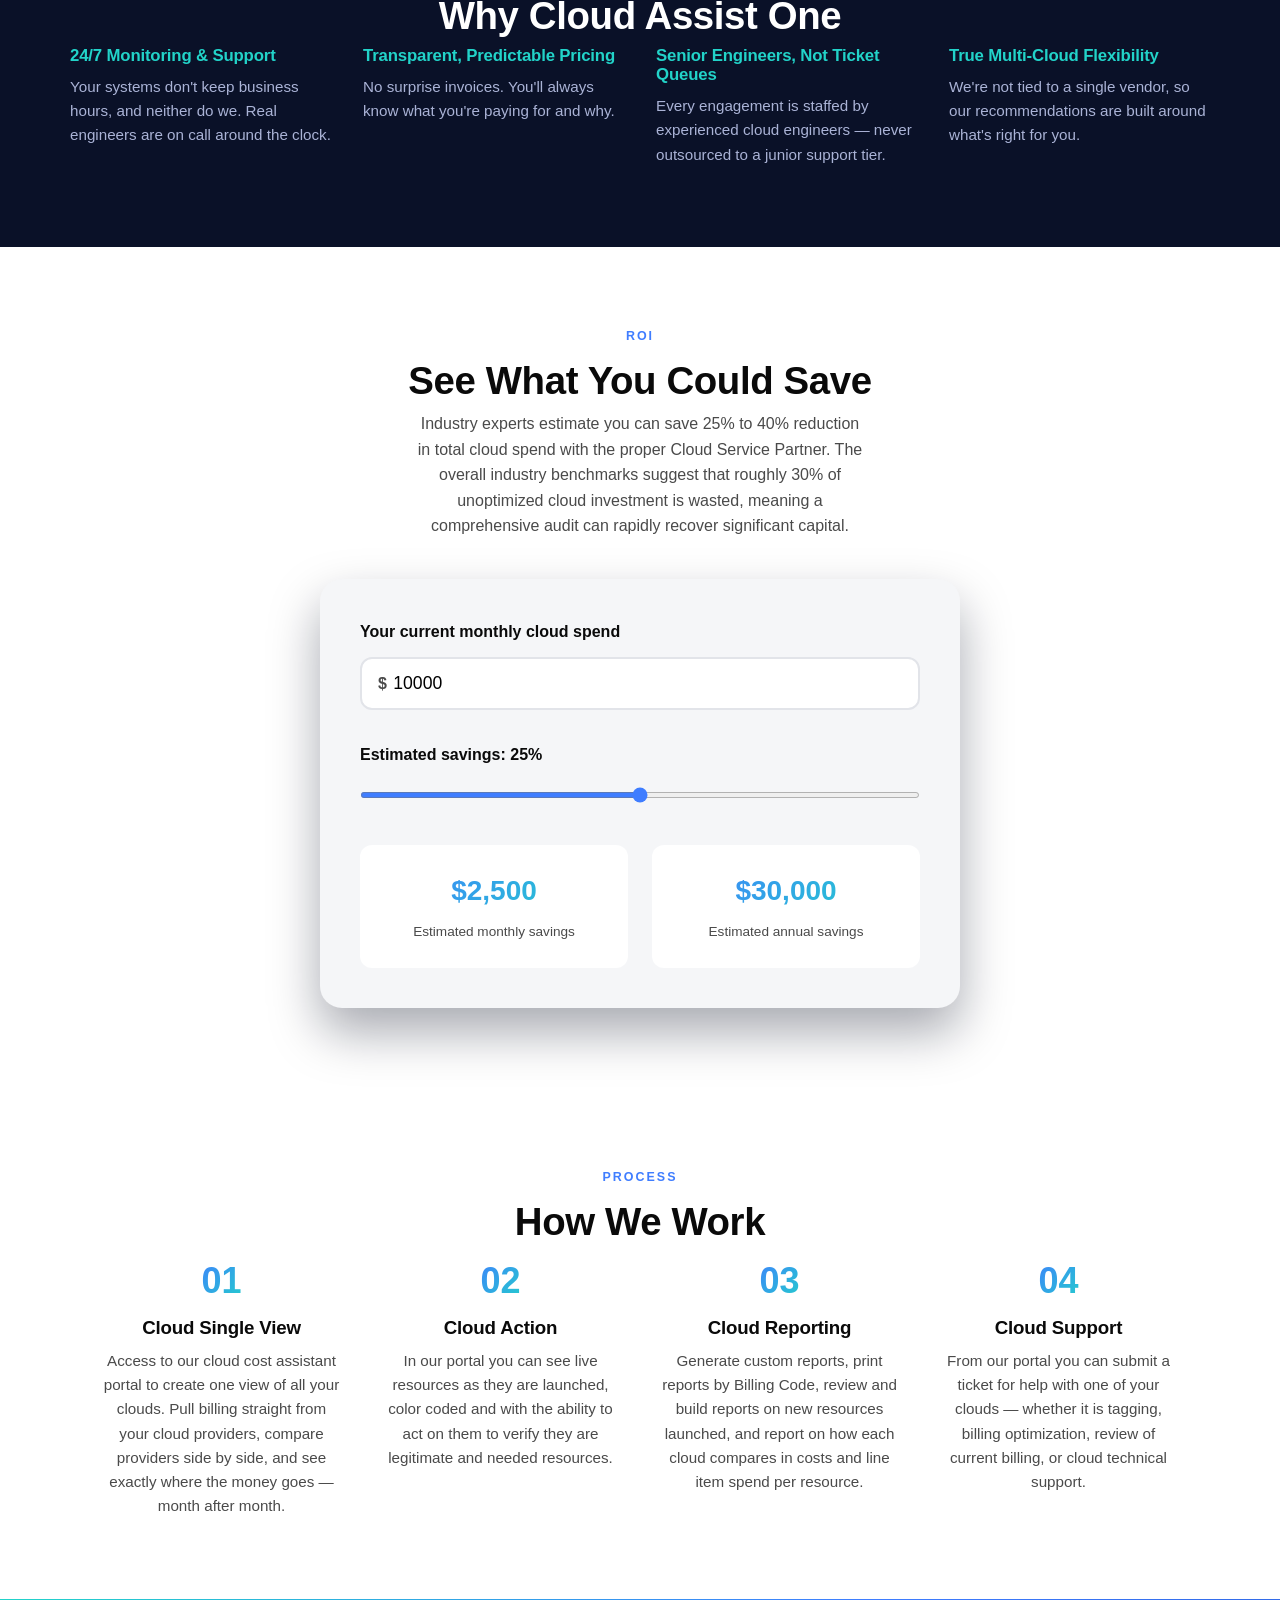
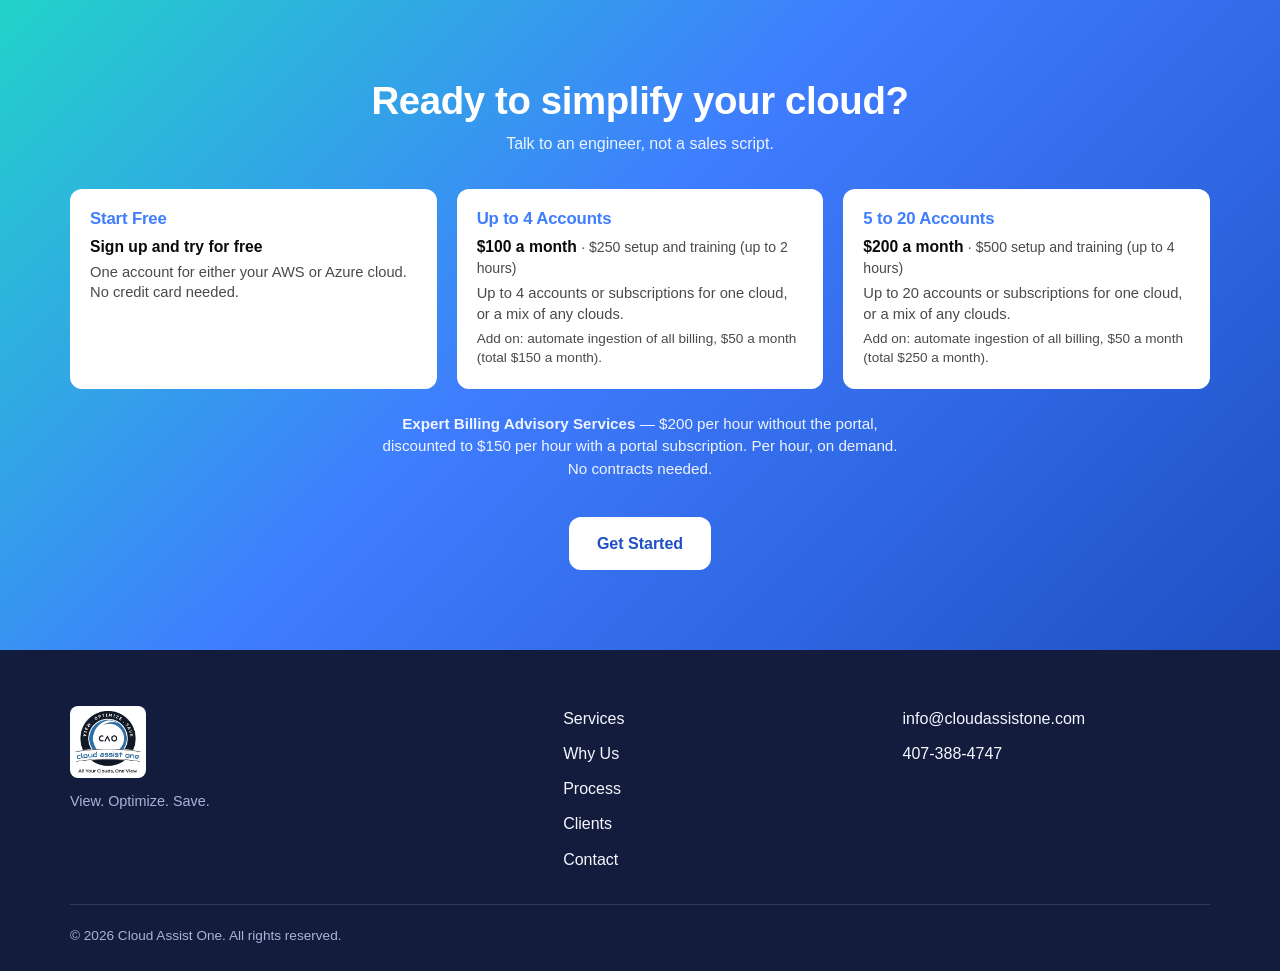
==== commit 912ee38e: "Add an Our Pricing button to the hero Sits to the right of See Services and shares its outlined styl" ====
--- a/index.html
+++ b/index.html
@@ -40,6 +40,7 @@
         <div class="hero__actions">
           <a href="mailto:info@cloudassistone.com?subject=Getting%20Started%20with%20Cloud%20Assist%20One" class="btn btn--primary">Get Started</a>
           <a href="#services" class="btn btn--secondary">See Services</a>
+          <a href="#pricing" class="btn btn--secondary">Our Pricing</a>
         </div>
       </div>
       <div class="hero__visual">
@@ -196,7 +197,7 @@
     <h2 class="cta-banner__title">Ready to simplify your cloud?</h2>
     <p class="cta-banner__subtitle">Talk to an engineer, not a sales script.</p>
 
-    <div class="pricing__grid">
+    <div class="pricing__grid" id="pricing">
       <article class="pricing-card reveal">
         <h3 class="pricing-card__title">Start Free</h3>
         <p class="pricing-card__lead">Sign up and try for free</p>
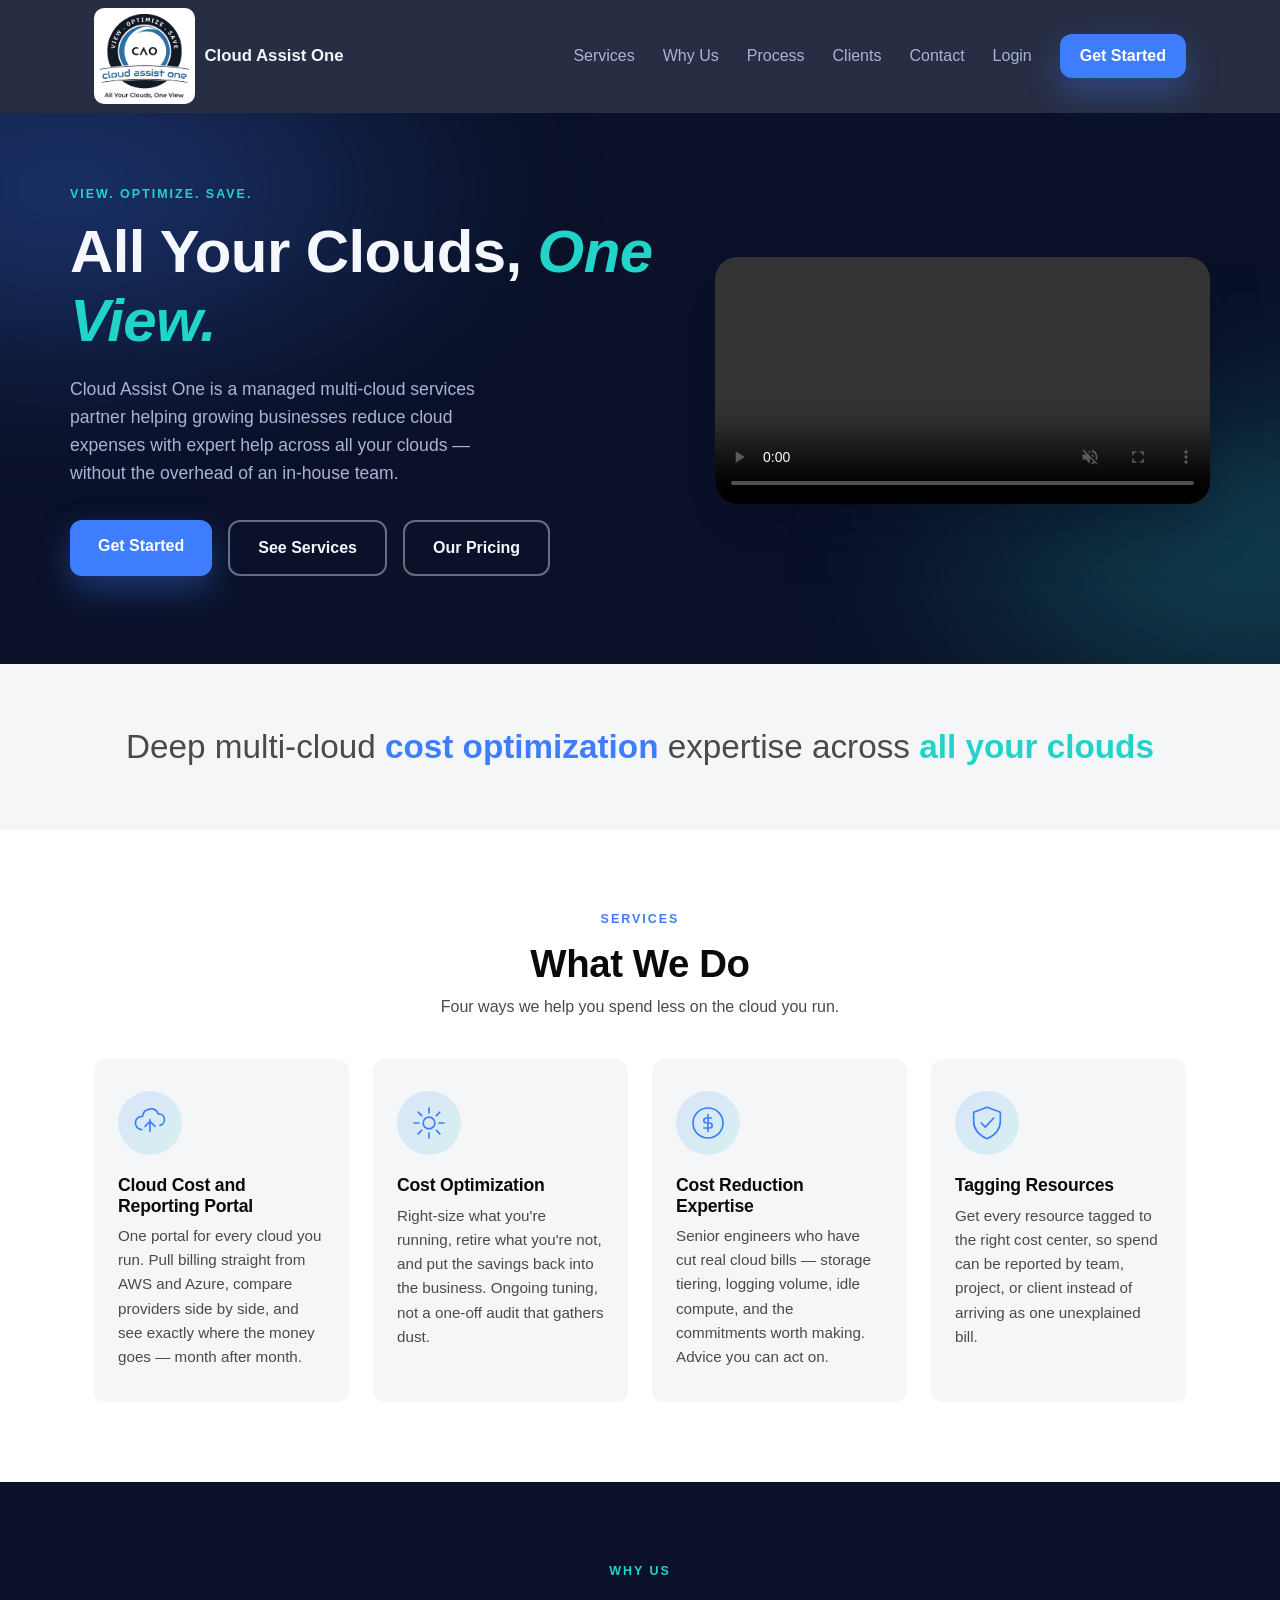
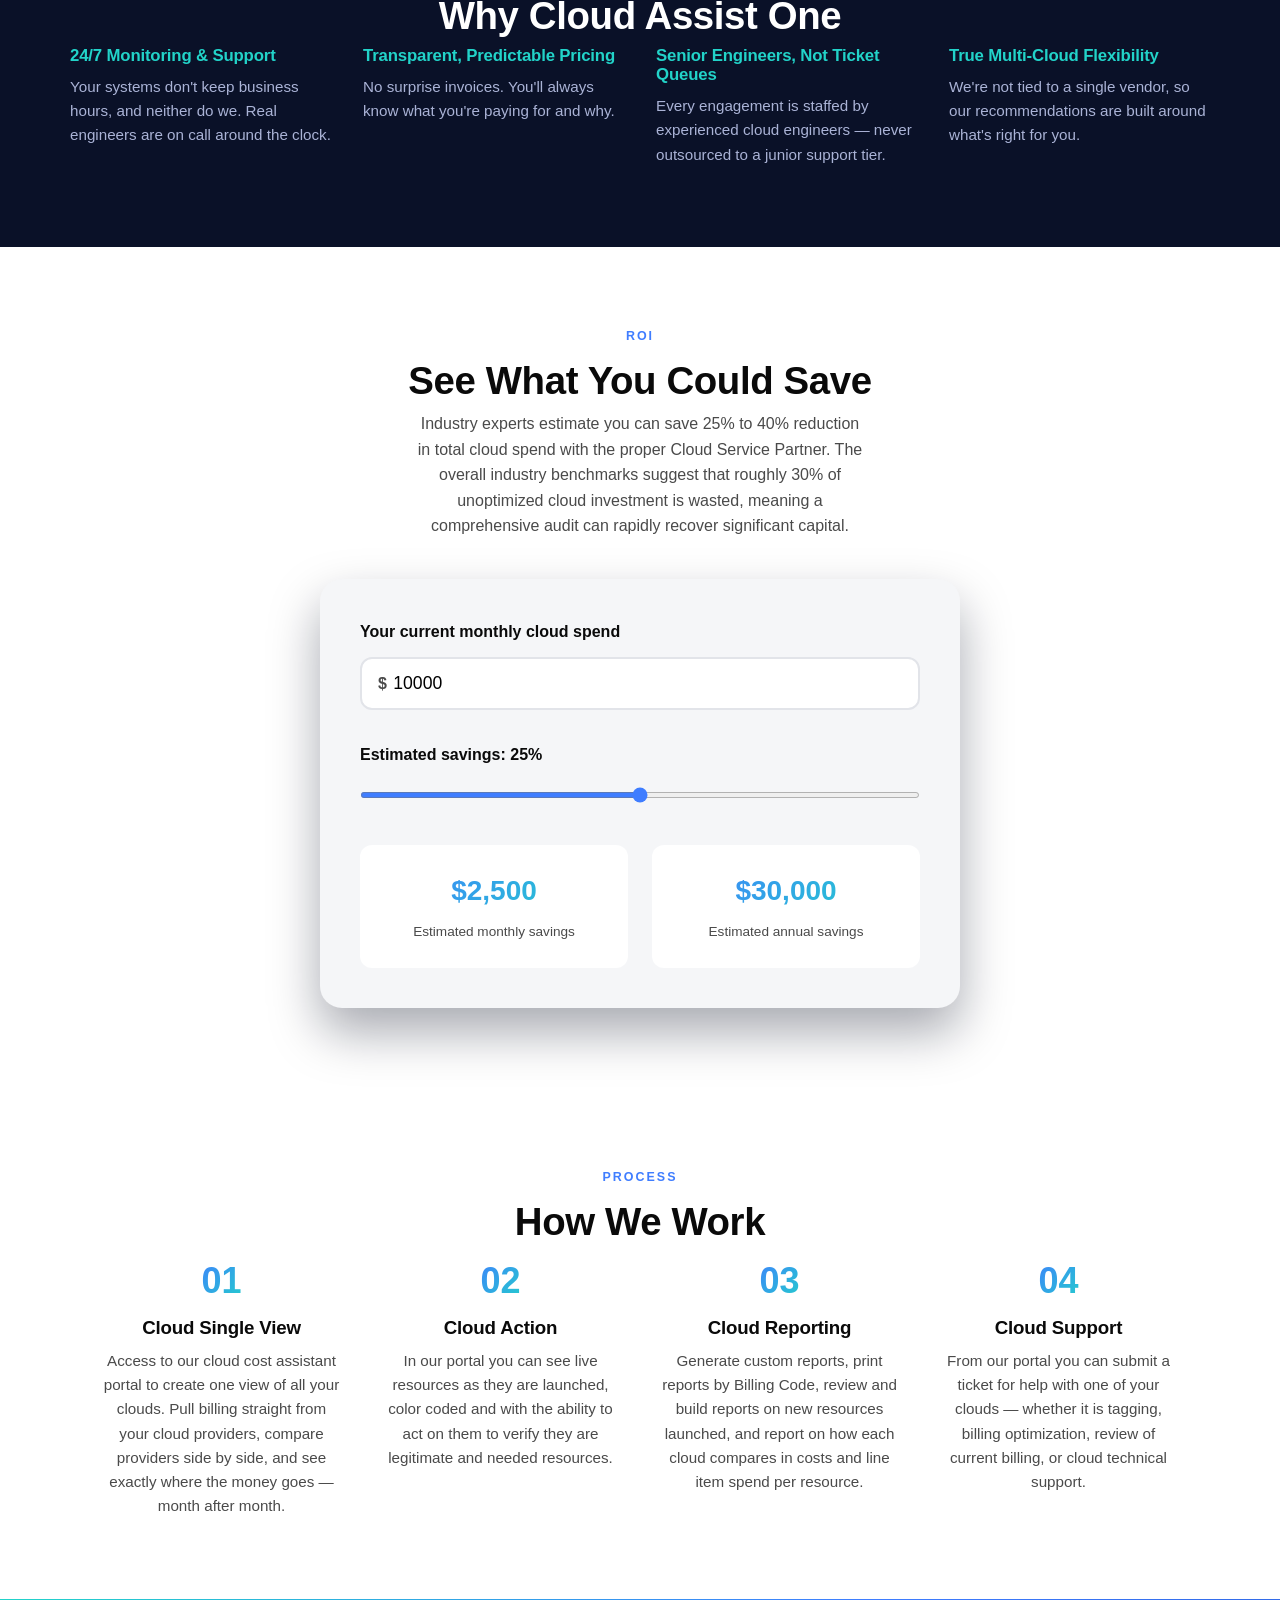
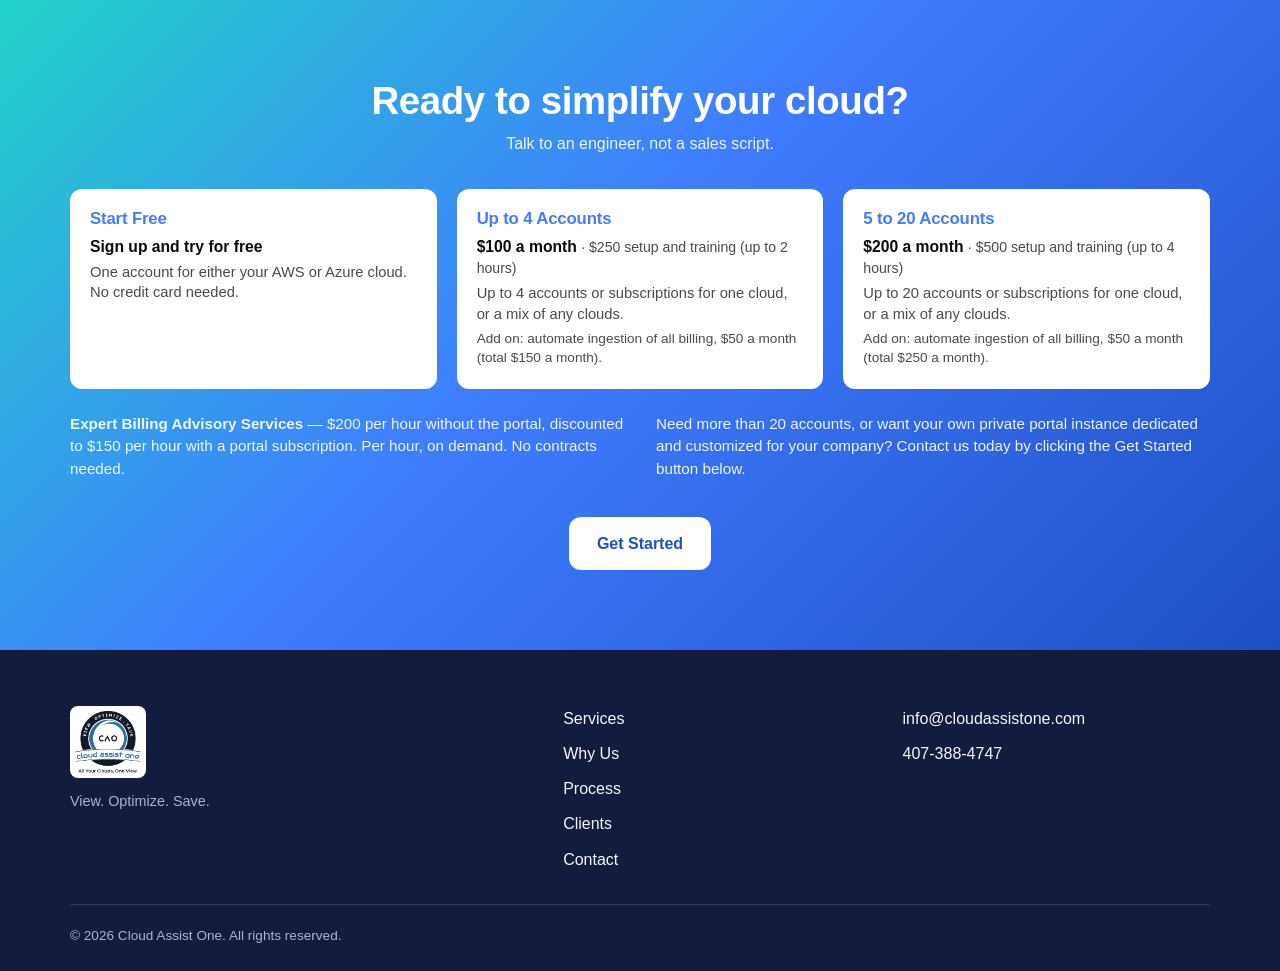
==== commit 64e7b4e4: "Pair the advisory note with a larger-deployments note Advisory pricing moves to the left of a two-co" ====
--- a/index.html
+++ b/index.html
@@ -219,10 +219,16 @@
       </article>
     </div>
 
-    <p class="pricing__advisory">
-      <strong>Expert Billing Advisory Services</strong> — $200 per hour without the portal, discounted to $150 per hour
-      with a portal subscription. Per hour, on demand. No contracts needed.
-    </p>
+    <div class="pricing__notes">
+      <p class="pricing__note">
+        <strong>Expert Billing Advisory Services</strong> — $200 per hour without the portal, discounted to $150 per hour
+        with a portal subscription. Per hour, on demand. No contracts needed.
+      </p>
+      <p class="pricing__note">
+        Need more than 20 accounts, or want your own private portal instance dedicated and customized for your company?
+        Contact us today by clicking the Get Started button below.
+      </p>
+    </div>
 
     <a href="mailto:info@cloudassistone.com?subject=Getting%20Started%20with%20Cloud%20Assist%20One" class="btn btn--primary">Get Started</a>
   </section>
--- a/css/styles.css
+++ b/css/styles.css
@@ -464,10 +464,19 @@
 .pricing-card__desc { margin: 0 0 0.3rem; color: var(--color-ink-soft); font-size: 0.92rem; line-height: 1.4; }
 .pricing-card__addon { margin: 0; font-size: 0.85rem; color: var(--color-ink-soft); line-height: 1.4; }
 
-/* Applies to every tier, so it sits under the cards rather than inside one. */
-.pricing__advisory {
-  max-width: 62ch;
+/* Two notes that apply across every tier, so they sit under the cards rather
+   than inside one: advisory pricing on the left, larger/custom deployments on
+   the right. */
+.pricing__notes {
+  display: grid;
+  grid-template-columns: repeat(2, 1fr);
+  gap: 2rem;
+  max-width: var(--max-width);
   margin: 0 auto 2.25rem;
+  text-align: left;
+}
+.pricing__note {
+  margin: 0;
   color: rgba(255, 255, 255, 0.92);
   font-size: 0.95rem;
   line-height: 1.5;
@@ -475,6 +484,7 @@
 
 @media (max-width: 900px) {
   .pricing__grid { grid-template-columns: 1fr; max-width: 32rem; }
+  .pricing__notes { grid-template-columns: 1fr; max-width: 32rem; gap: 1.25rem; }
 }
 .cta-banner__title { font-size: clamp(1.8rem, 3vw, 2.5rem); margin-bottom: 0.5rem; }
 .cta-banner__subtitle { margin-bottom: 2rem; opacity: 0.9; }
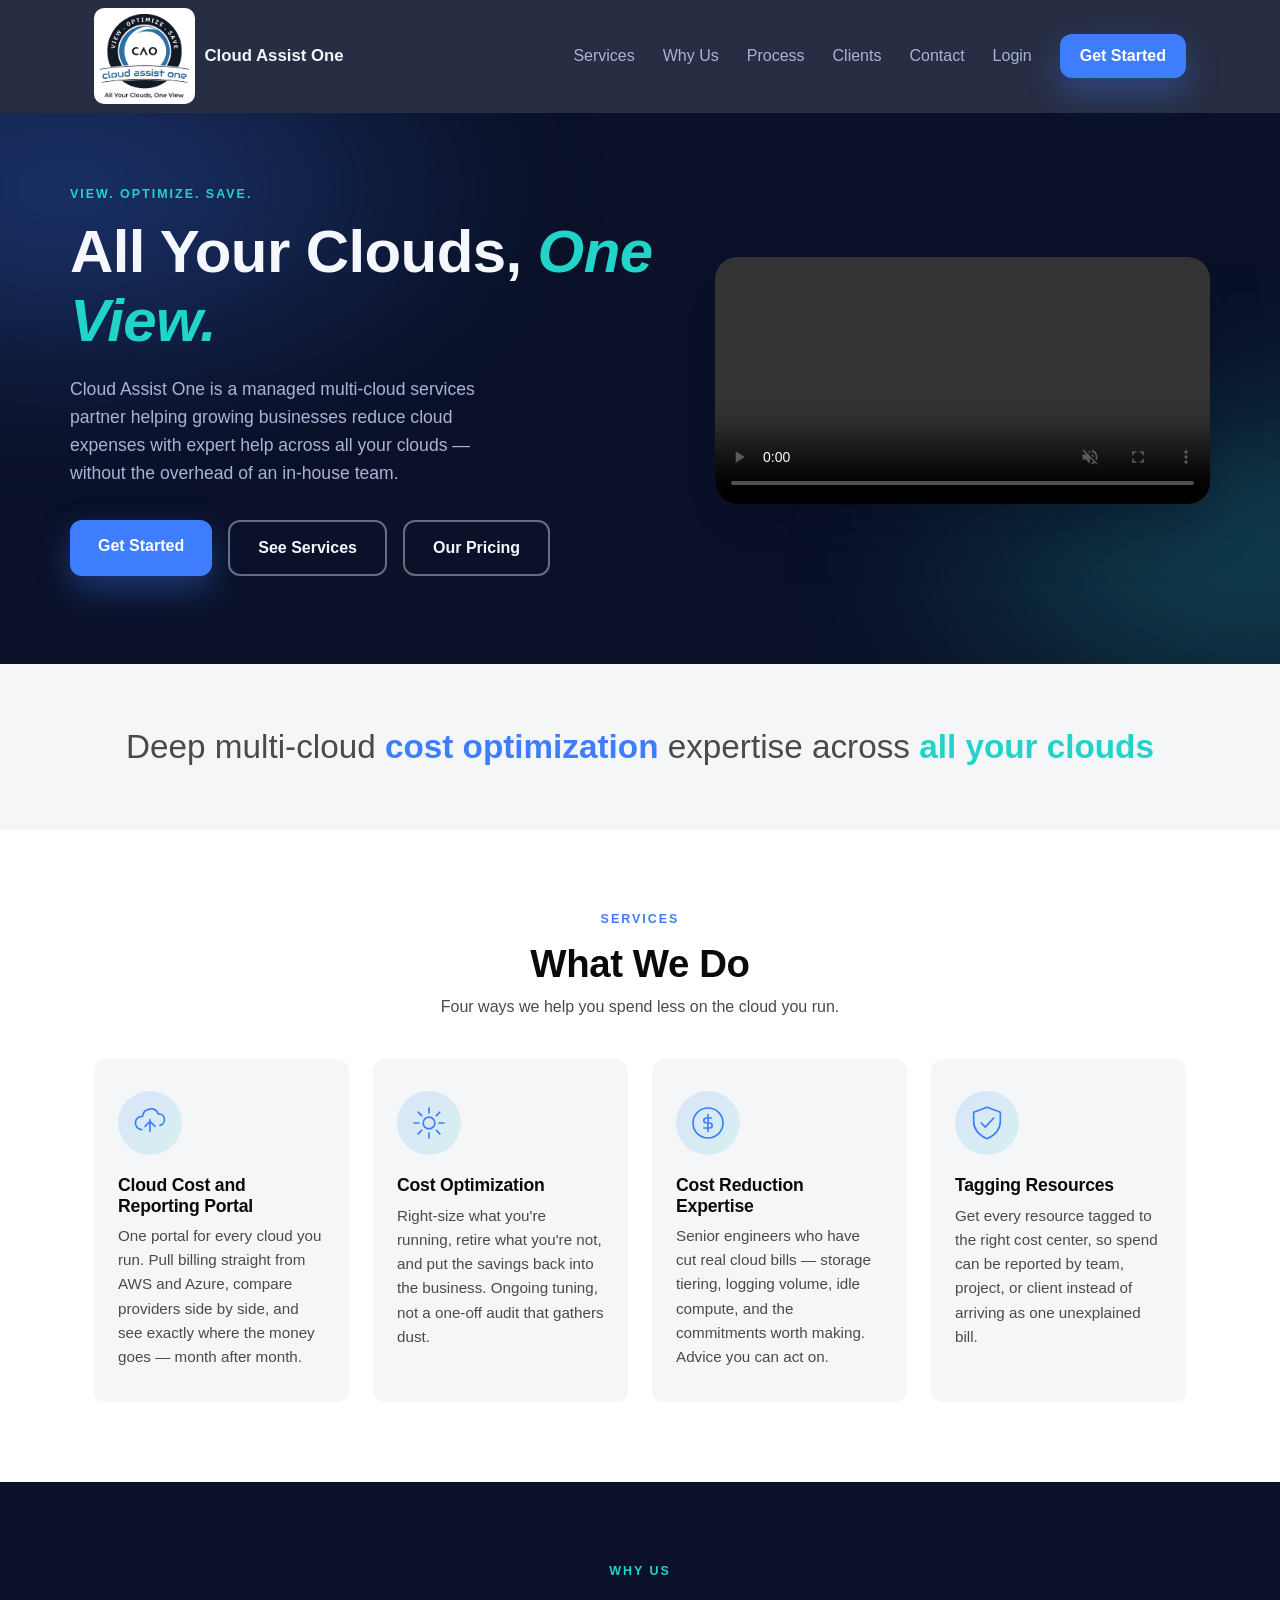
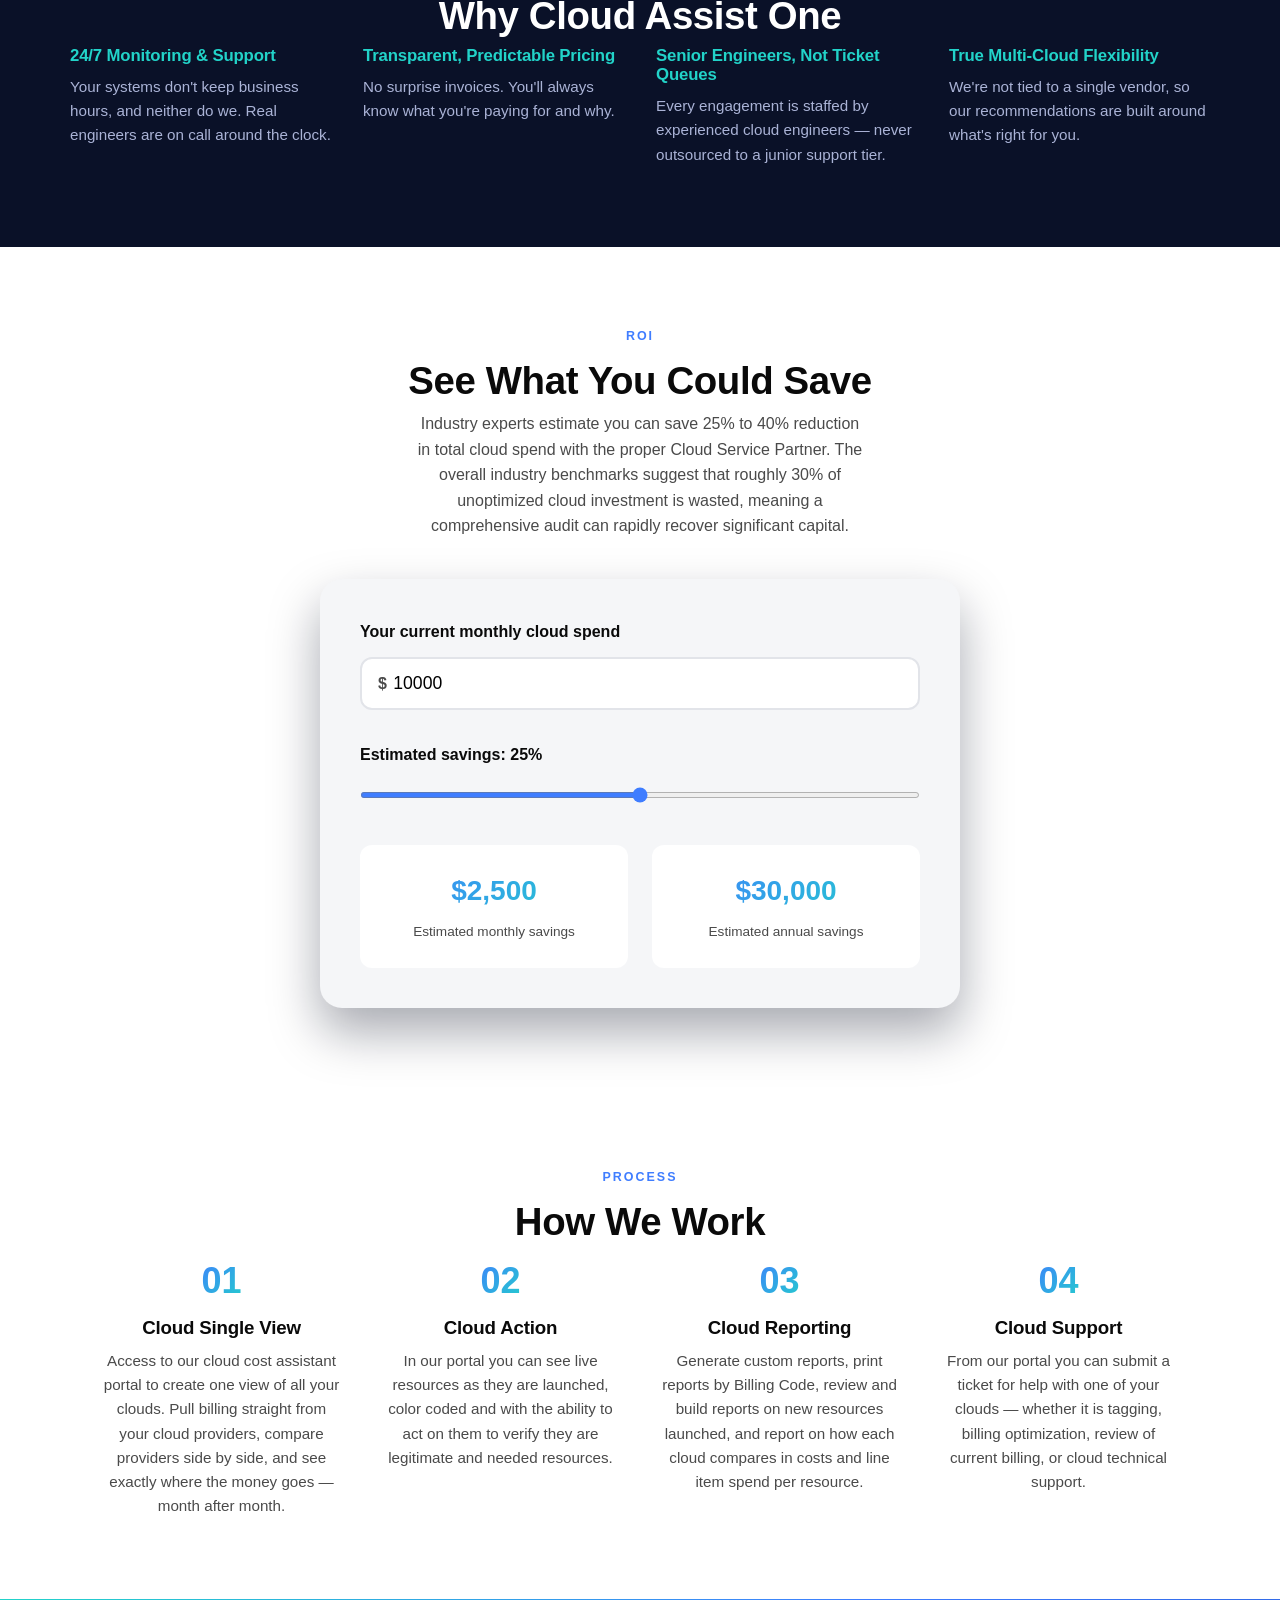
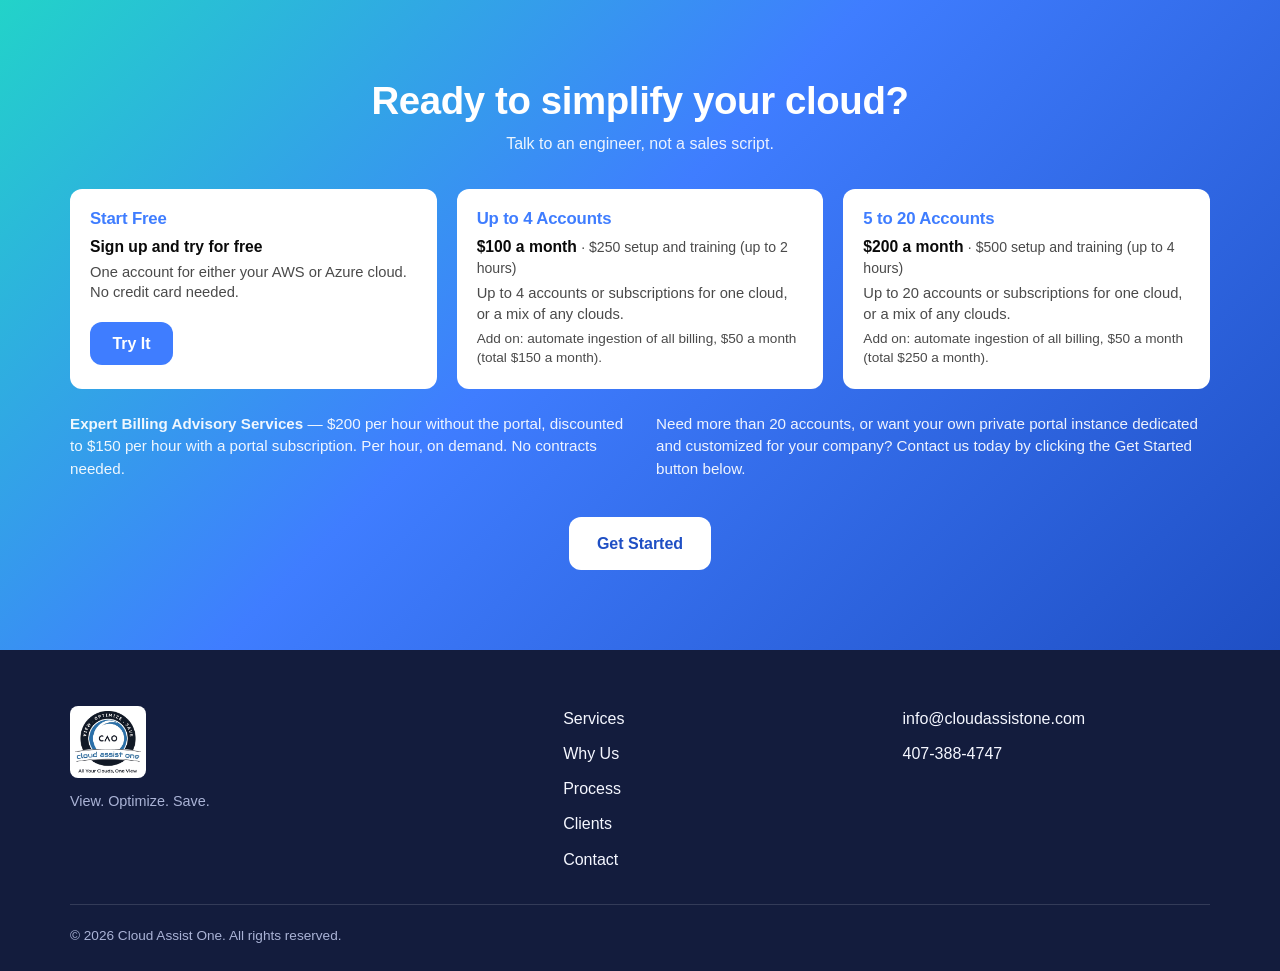
==== commit 51ad308a: "Add a Try It button to the Start Free card Opens the portal's signup page in a new tab, so the site " ====
--- a/index.html
+++ b/index.html
@@ -202,6 +202,12 @@
         <h3 class="pricing-card__title">Start Free</h3>
         <p class="pricing-card__lead">Sign up and try for free</p>
         <p class="pricing-card__desc">One account for either your AWS or Azure cloud. No credit card needed.</p>
+        <a
+          href="https://cloud-cost-portal.vercel.app/signup"
+          class="btn btn--primary pricing-card__cta"
+          target="_blank"
+          rel="noopener"
+        >Try It</a>
       </article>
 
       <article class="pricing-card reveal">
--- a/css/styles.css
+++ b/css/styles.css
@@ -463,6 +463,19 @@
 .pricing-card__lead span { font-weight: 400; color: var(--color-ink-soft); font-size: 0.88rem; }
 .pricing-card__desc { margin: 0 0 0.3rem; color: var(--color-ink-soft); font-size: 0.92rem; line-height: 1.4; }
 .pricing-card__addon { margin: 0; font-size: 0.85rem; color: var(--color-ink-soft); line-height: 1.4; }
+/* The banner turns .btn--primary white so it reads against the gradient,
+   which would make it invisible on a white card. Put the accent fill back
+   for buttons that sit inside a card. */
+/* Deliberately more specific than `.cta-banner .btn--primary`, which appears
+   later in this file: matching its specificity would lose on source order. */
+.cta-banner .pricing-card .pricing-card__cta {
+  display: inline-block;
+  margin-top: 0.9rem;
+  padding: 0.55rem 1.4rem;
+  background: var(--color-accent);
+  color: #fff;
+}
+.cta-banner .pricing-card .pricing-card__cta:hover { background: var(--color-accent-dark); color: #fff; }
 
 /* Two notes that apply across every tier, so they sit under the cards rather
    than inside one: advisory pricing on the left, larger/custom deployments on
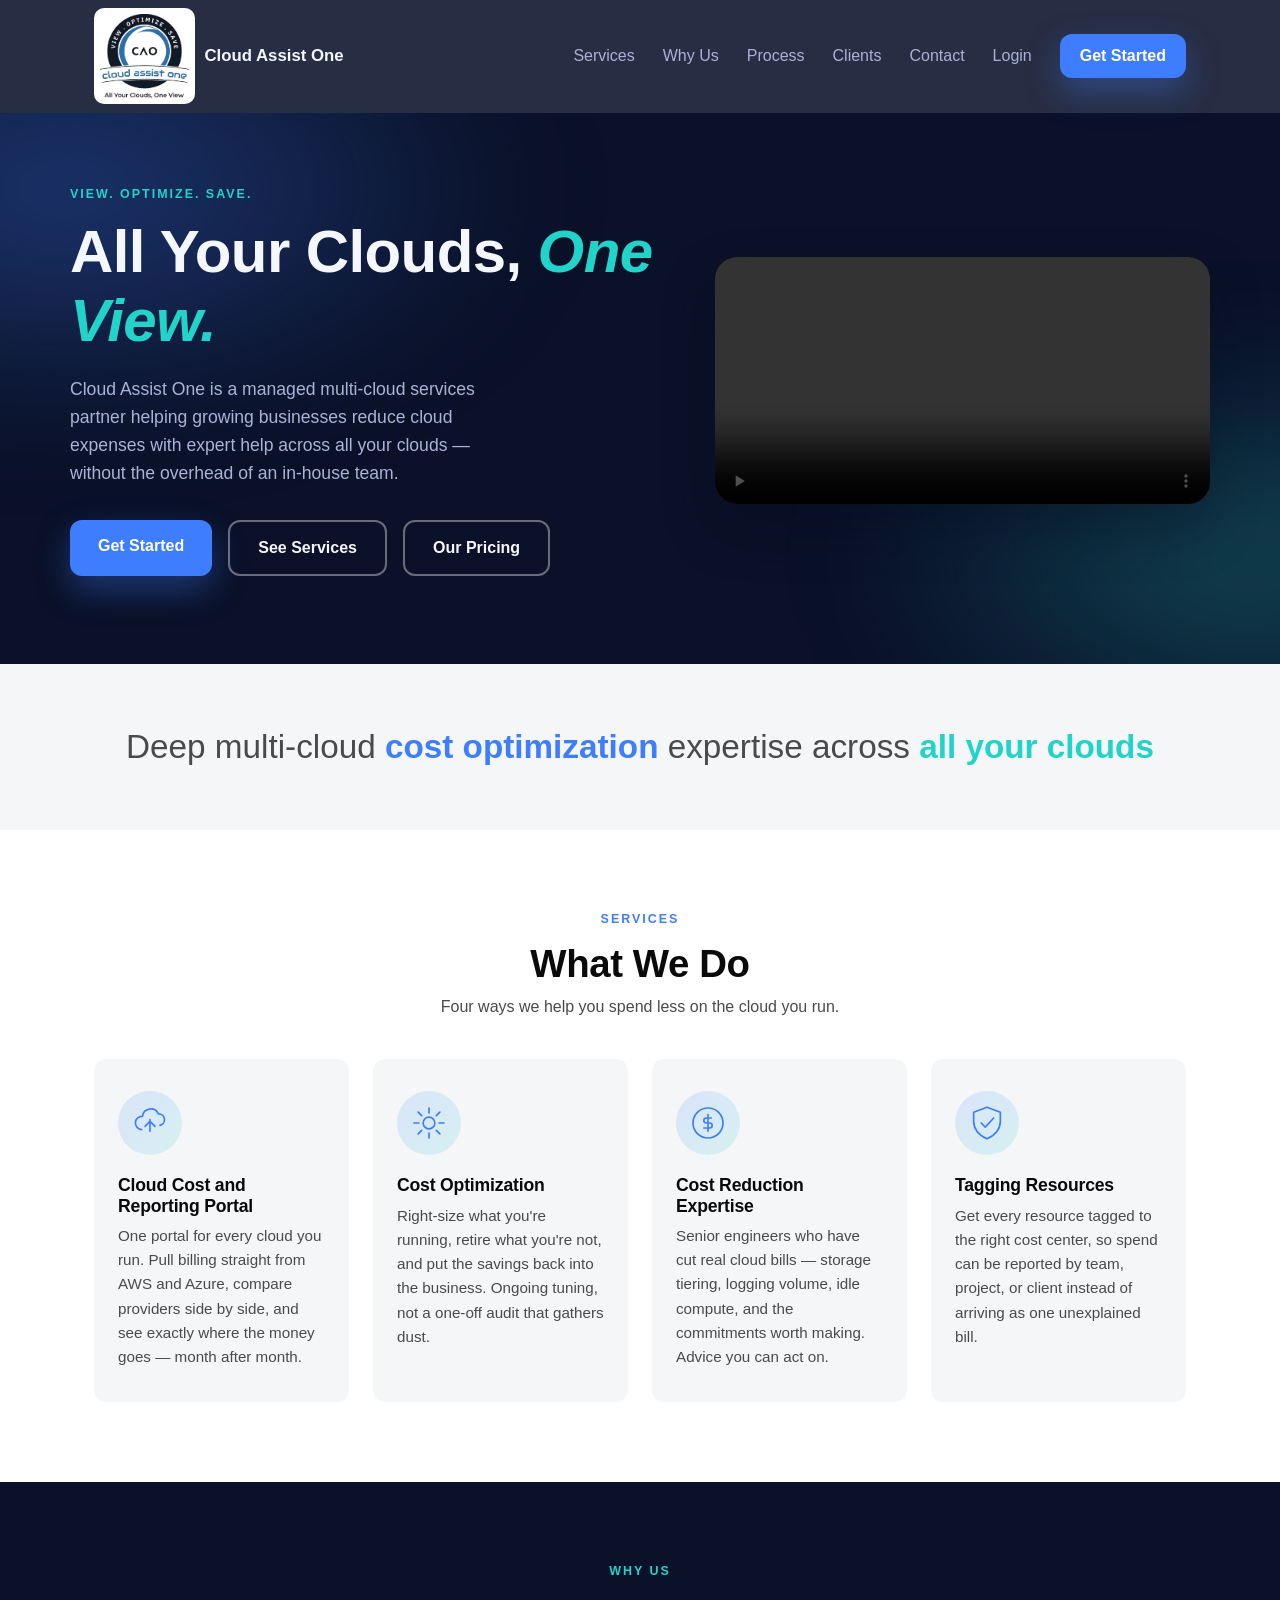
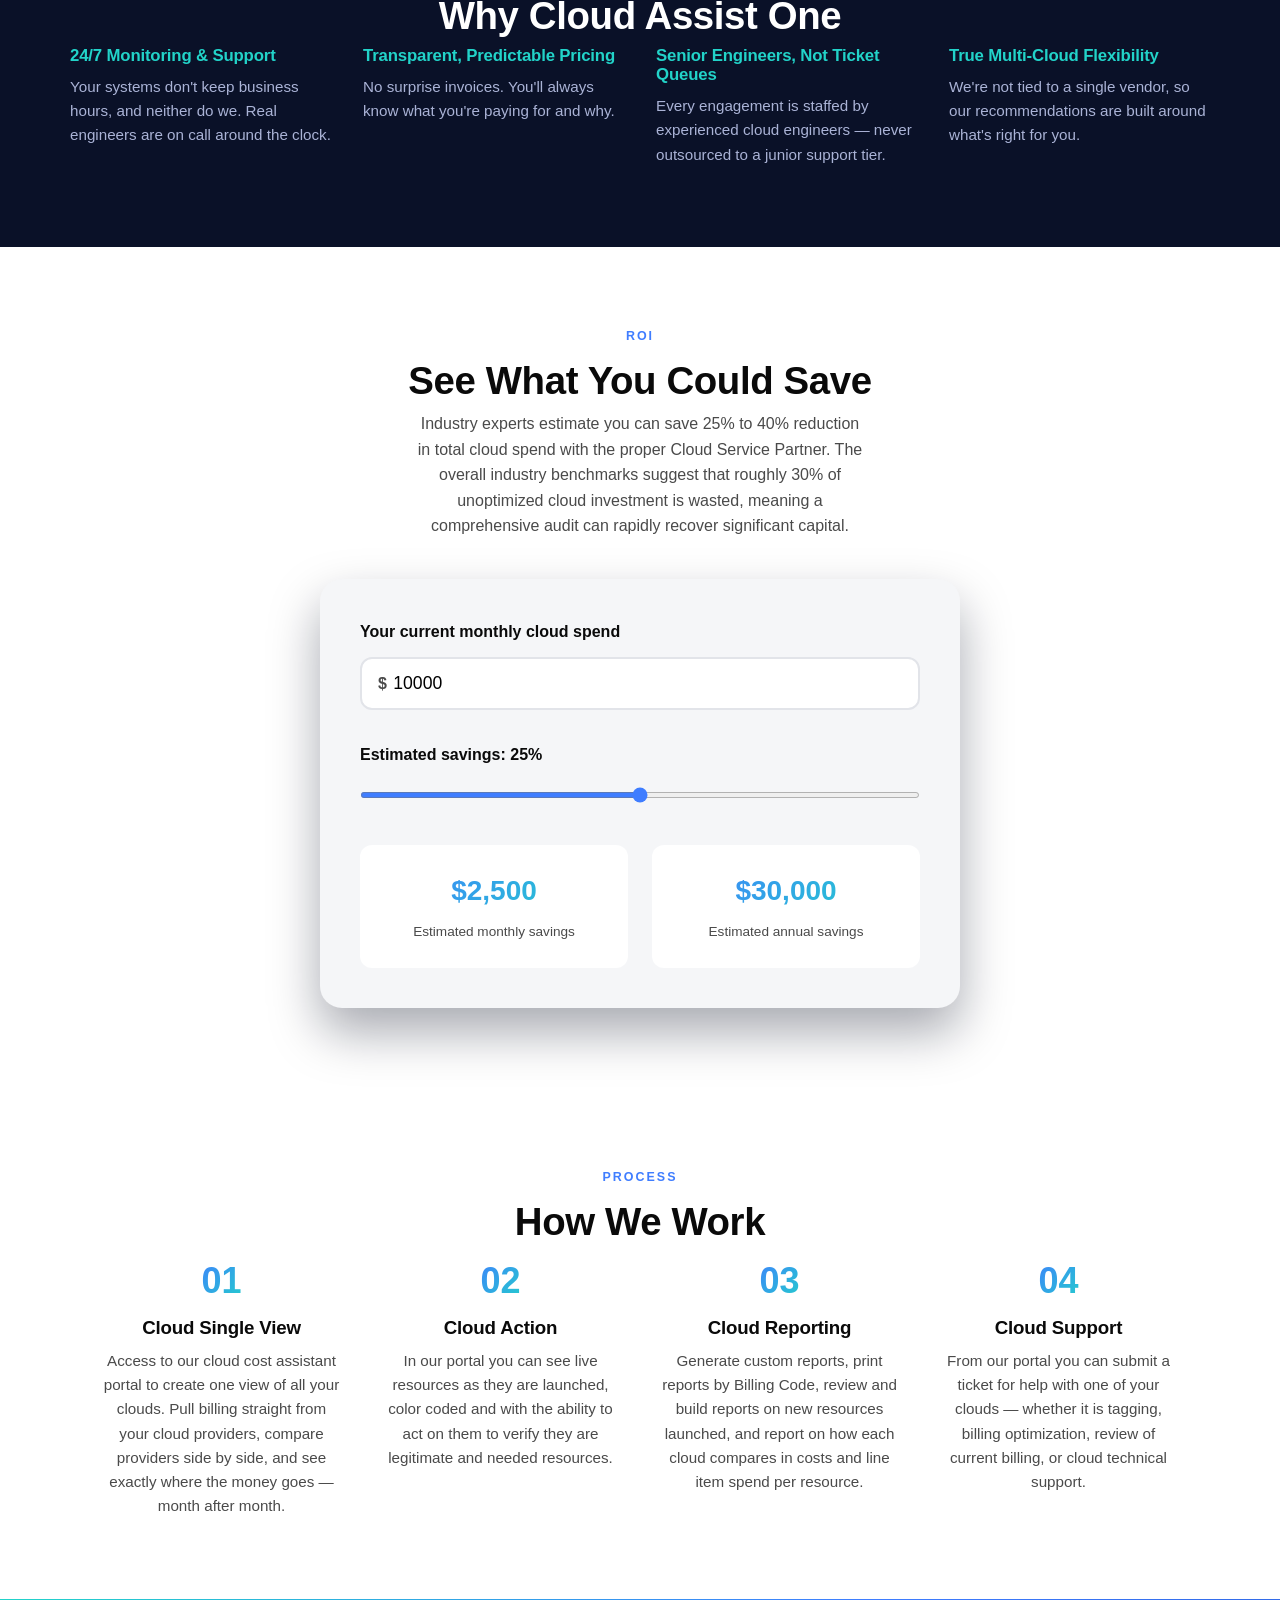
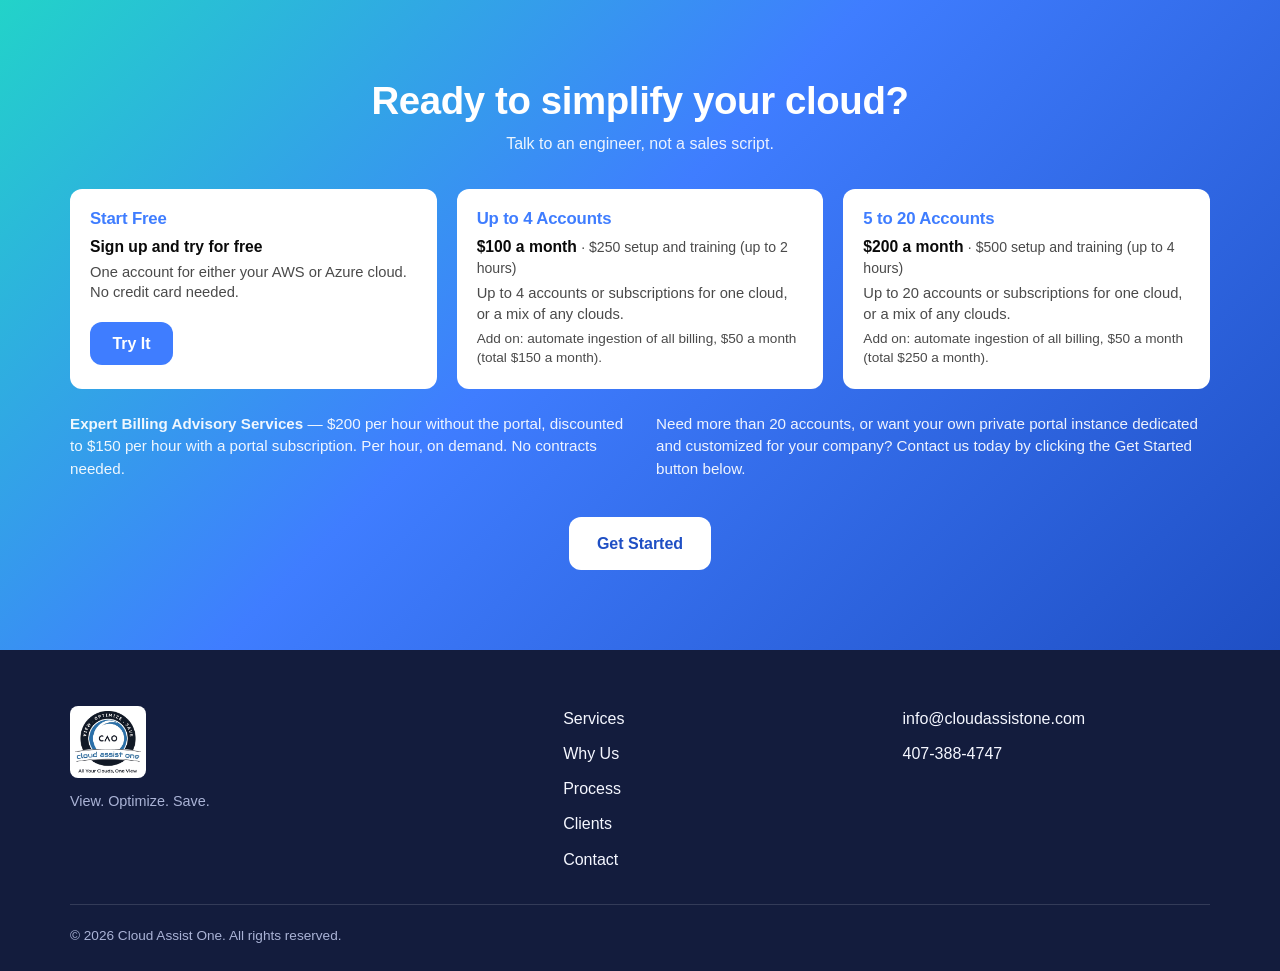
==== commit c879a4d6: "Point the portal links at www.cloudassist.one All five links into the portal -- the Login link in ea" ====
--- a/index.html
+++ b/index.html
@@ -24,8 +24,8 @@
       <a href="#process" class="nav__link">Process</a>
       <a href="clients.html" class="nav__link">Clients</a>
       <a href="#contact" class="nav__link">Contact</a>
-      <a href="https://cloud-cost-portal.vercel.app/" class="nav__link" target="_blank" rel="noopener">Login</a>
-      <a href="mailto:info@cloudassistone.com?subject=Getting%20Started%20with%20Cloud%20Assist%20One" class="btn btn--primary nav__cta">Get Started</a>
+      <a href="https://www.cloudassist.one/" class="nav__link" target="_blank" rel="noopener">Login</a>
+      <a href="contact.html" class="btn btn--primary nav__cta">Get Started</a>
     </nav>
   </div>
 </header>
@@ -38,7 +38,7 @@
         <h1 class="hero__title">All Your Clouds, <em>One View.</em></h1>
         <p class="hero__subtitle">Cloud Assist One is a managed multi-cloud services partner helping growing businesses reduce cloud expenses with expert help across all your clouds — without the overhead of an in-house team.</p>
         <div class="hero__actions">
-          <a href="mailto:info@cloudassistone.com?subject=Getting%20Started%20with%20Cloud%20Assist%20One" class="btn btn--primary">Get Started</a>
+          <a href="contact.html" class="btn btn--primary">Get Started</a>
           <a href="#services" class="btn btn--secondary">See Services</a>
           <a href="#pricing" class="btn btn--secondary">Our Pricing</a>
         </div>
@@ -203,7 +203,7 @@
         <p class="pricing-card__lead">Sign up and try for free</p>
         <p class="pricing-card__desc">One account for either your AWS or Azure cloud. No credit card needed.</p>
         <a
-          href="https://cloud-cost-portal.vercel.app/signup"
+          href="https://www.cloudassist.one/signup"
           class="btn btn--primary pricing-card__cta"
           target="_blank"
           rel="noopener"
@@ -236,7 +236,7 @@
       </p>
     </div>
 
-    <a href="mailto:info@cloudassistone.com?subject=Getting%20Started%20with%20Cloud%20Assist%20One" class="btn btn--primary">Get Started</a>
+    <a href="contact.html" class="btn btn--primary">Get Started</a>
   </section>
 </main>
 
--- a/css/styles.css
+++ b/css/styles.css
@@ -573,6 +573,67 @@
   font-size: 0.85rem;
 }
 
+/* Contact page ---------------------------------------------------------- */
+
+.contact-page { max-width: 720px; margin: 0 auto; padding: 4rem 1.5rem; }
+
+.contact-form {
+  margin-top: 2.5rem;
+  display: flex;
+  flex-direction: column;
+  gap: 1.25rem;
+  background: var(--color-surface);
+  border: 1px solid var(--color-border);
+  border-radius: var(--radius-lg);
+  box-shadow: var(--shadow);
+  padding: 2rem;
+}
+
+.contact-form__row { display: grid; grid-template-columns: 1fr 1fr; gap: 1.25rem; }
+.contact-form__field { display: flex; flex-direction: column; gap: 0.4rem; }
+
+.contact-form__field label { font-weight: 600; font-size: 0.9rem; }
+.contact-form__field label span { color: var(--color-accent-dark); }
+
+.contact-form__field input {
+  font-family: inherit;
+  font-size: 1rem;
+  color: var(--color-ink);
+  background: var(--color-bg);
+  border: 1px solid var(--color-border);
+  border-radius: var(--radius);
+  padding: 0.75rem 0.9rem;
+  width: 100%;
+}
+
+.contact-form__field input:focus-visible {
+  outline: 2px solid var(--color-accent);
+  outline-offset: 1px;
+  border-color: var(--color-accent);
+}
+
+/* Moved out of view rather than display:none — some bots skip hidden inputs,
+   which would defeat the trap. */
+.contact-form__trap {
+  position: absolute;
+  width: 1px;
+  height: 1px;
+  overflow: hidden;
+  clip-path: inset(50%);
+  white-space: nowrap;
+}
+
+.contact-form__submit { align-self: flex-start; }
+.contact-form__submit:disabled { opacity: 0.6; cursor: default; transform: none; }
+
+.contact-form__status { font-size: 0.95rem; }
+.contact-form__status:empty { display: none; }
+.contact-form__status--error { color: #b3261e; }
+
+.contact-form__success { font-size: 1.1rem; font-weight: 600; }
+.contact-form__alt { font-size: 0.9rem; color: var(--color-ink-soft); }
+.contact-form__alt a { color: var(--color-accent-dark); }
+
 @media (max-width: 900px) {
   .services__grid, .why-us__grid, .process__grid { grid-template-columns: repeat(2, 1fr); }
   .footer__grid { grid-template-columns: 1fr; }
@@ -580,4 +641,6 @@
 
 @media (max-width: 560px) {
   .services__grid, .why-us__grid, .process__grid { grid-template-columns: 1fr; }
-}
+  .contact-form__row { grid-template-columns: 1fr; }
+  .contact-form { padding: 1.5rem; }
+}
